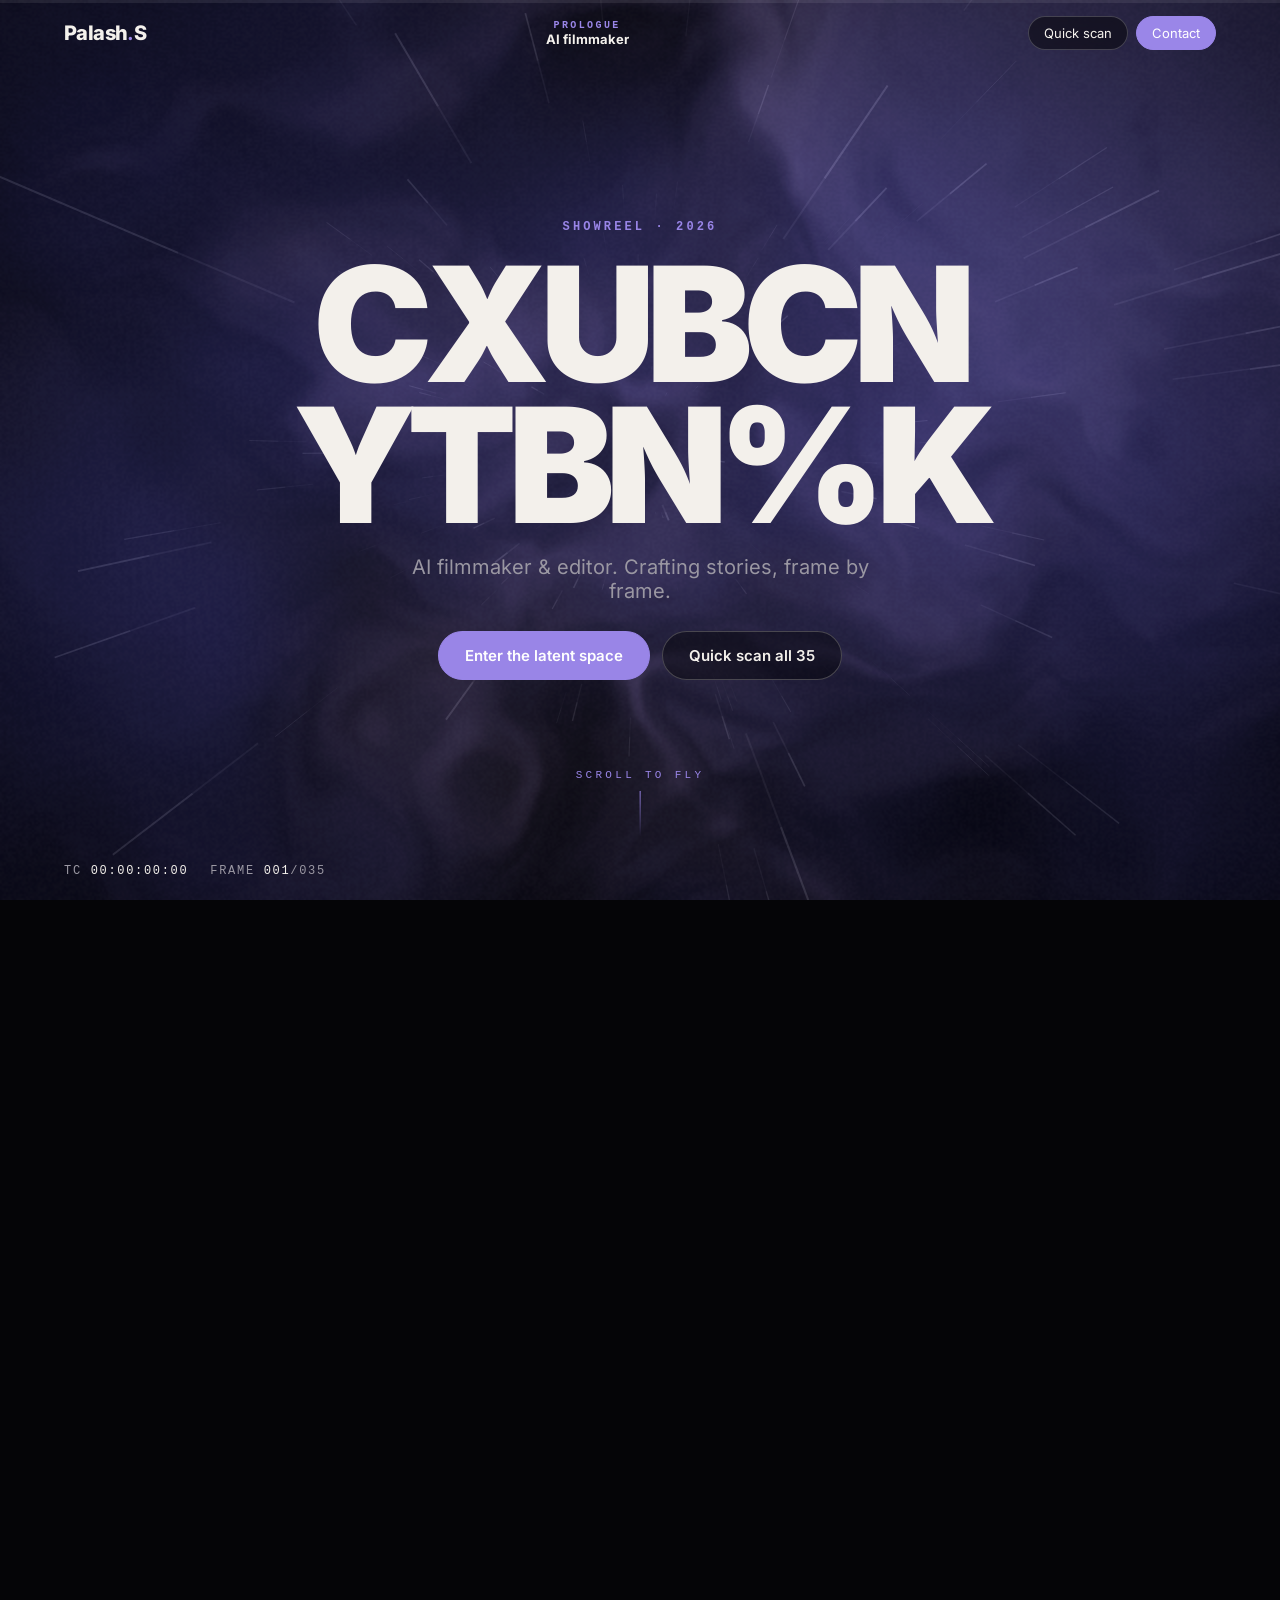
==== index.html @ ab5fe8f5 "Shader gradient background, harmonious violet/rose/blue palette, smaller Quick scan card, remove pro" ====
<!doctype html>
<html lang="en"><head>
<meta charset="utf-8"><meta name="robots" content="index,follow,max-image-preview:large">
<meta name="viewport" content="width=device-width,initial-scale=1">
<title>Palash Sharma | AI filmmaker &amp; editor</title>
<meta name="description" content="Explore films, brand stories and animation by Palash Sharma, AI filmmaker, editor and co-founder of Genframe. View 35 projects and start a conversation.">
<meta name="theme-color" content="#050507">
<link rel="canonical" href="https://thebestfuckingportfolio.site/">
<meta property="og:type" content="website"><meta property="og:site_name" content="Palash Sharma Portfolio">
<meta property="og:title" content="Palash Sharma | AI filmmaker &amp; editor">
<meta property="og:description" content="Films, brand stories and worlds built frame by frame. Explore Palash Sharma's portfolio.">
<meta property="og:url" content="https://thebestfuckingportfolio.site/">
<meta property="og:image" content="https://thebestfuckingportfolio.site/assets/social-card.png">
<meta property="og:image:width" content="1200"><meta property="og:image:height" content="630"><meta property="og:image:alt" content="Palash Sharma - AI filmmaker and editor. Stories, frame by frame.">
<meta name="twitter:card" content="summary_large_image"><meta name="twitter:title" content="Palash Sharma | AI filmmaker &amp; editor"><meta name="twitter:description" content="Films, brand stories and worlds built frame by frame."><meta name="twitter:image" content="https://thebestfuckingportfolio.site/assets/social-card.png">
<link rel="icon" href="assets/favicon.svg" type="image/svg+xml"><link rel="icon" href="assets/favicon-32.png" sizes="32x32" type="image/png"><link rel="apple-touch-icon" href="assets/apple-touch-icon.png">
<link rel="preload" href="assets/fonts/inter-400.ttf" as="font" type="font/ttf" crossorigin><link rel="preload" href="assets/fonts/inter-700.ttf" as="font" type="font/ttf" crossorigin>
<link rel="stylesheet" href="style.css">
<script type="application/ld+json">{"@context": "https://schema.org", "@type": "Person", "name": "Palash Sharma", "url": "https://thebestfuckingportfolio.site/", "jobTitle": "AI filmmaker and editor", "sameAs": ["https://www.linkedin.com/in/palash-sharma-4a449628a/", "https://www.instagram.com/palash_sharma_9/"], "worksFor": {"@type": "Organization", "name": "Genframe"}}</script></head><body class="locked"><noscript><style>#pre{display:none}body.locked{overflow:auto;height:auto}.hero{position:relative;min-height:80vh}#hname:before{content:"Palash Sharma"}.flight{height:auto}.hud,.tc{display:none}</style><p class="noscript-note">Enable JavaScript for the animated showreel. The project index and contact details below are still available.</p></noscript>

<!-- LOADER: diffusion denoise -->
<div id="pre">
  <p class="pre-top">LATENT SPACE <i></i> v3.0</p>
  <div class="pre-frame"><canvas id="dn" width="480" height="270"></canvas><span class="corner tl"></span><span class="corner tr"></span><span class="corner bl"></span><span class="corner br"></span><div class="scan"></div></div>
  <p class="pre-prompt">prompt: <em id="ptext"></em></p>
  <div class="pre-row"><span>denoising step <b id="step">00</b>/50</span><span id="pct">0%</span></div>
  <div class="pre-bar"><i id="pbar"></i></div>
</div>
<div id="flash"></div>

<canvas id="stars"></canvas>
<div id="glow"></div><canvas id="sg" aria-hidden="true"></canvas>

<header class="hud off" id="hud">
  <a href="#" class="logo" id="home">Palash<b>.</b>S</a>
  <div class="hud-mid"><span class="lbl" id="actlbl">Prologue</span><b id="passing">AI filmmaker</b></div>
  <div class="hud-r"><button class="ghost sm" id="prog">Quick scan</button><button class="ghost sm solid" id="toContact">Contact</button></div>
</header>
<div id="prog-bar" class="off"><i></i></div>
<div class="tc off" id="tc"><span>TC <b id="tcv">00:00:00:00</b></span><span>FRAME <b id="frv">000</b>/035</span></div>

<main>
<section id="flight" class="flight">
  <div class="cam"><div class="room"><div class="tunnel" id="tunnel"></div></div></div>
  <div class="hero" id="hero">
    <p class="kicker" id="hk">Showreel &middot; 2026</p>
    <h1 id="hname" aria-label="Palash Sharma"></h1>
    <p class="hsub">AI filmmaker &amp; editor. Crafting stories, frame by frame.</p>
    <div class="hcta"><button class="btn solid" id="enter">Enter the latent space</button><button class="btn" id="prog2">Quick scan all 35</button></div>
    <div class="hint"><span>Scroll to fly</span><i></i></div>
  </div>
  <div class="final off" id="final"><p class="kicker">Final cut</p><h2>Your story,<br><em>rendered next.</em></h2><a class="btn solid xl" href="#contact">Start a project</a><button class="ghost" id="down">See credits &darr;</button></div>
</section>

<section class="after-tunnel" id="quick-scan">
  <button class="scan-launch" id="prog3"><span class="scan-eyebrow">35 projects / one screen</span><span class="scan-title">Quick scan <span aria-hidden="true">&#8599;</span></span><span class="scan-caption">All films. All thumbnails. Find your frame.</span></button>
  <p class="kicker">The full picture</p>
  <h2>Every frame.<br><em>One place.</em></h2>
  <p>Skip back through all 35 projects, or filter by the kind of story you want to see.</p>

</section>
<section id="about" class="content-section about">
  <div><p class="kicker">Behind the frames</p><h2 class="big">Ideas first.<br><em>AI in the toolkit.</em></h2></div>
  <div class="about-copy"><p class="lead">Palash Sharma is an AI filmmaker and editor based in Noida, India, and co-founder of Genframe.</p>
  <p>His work moves between narrative films, brand stories and visual experiments. He combines creative direction, AI-generated imagery and editing to turn an idea into a finished film.</p>
  <p>From the horror of <em>One of Us</em> to the worlds of <em>Honeybun</em> and <em>Akiro's Loop</em>, the focus stays on atmosphere, pacing and storytelling.</p>
  <div class="about-tags"><span>AI filmmaking</span><span>Creative direction</span><span>Video editing</span></div>
  <a class="text-link" href="https://www.linkedin.com/in/palash-sharma-4a449628a/" target="_blank" rel="noopener noreferrer">More on LinkedIn &#8599;</a><div class="section-cta"><a class="btn" href="#contact">Let's shape your story &#8599;</a><button class="text-link" data-open-scan>Explore the films &#8599;</button></div></div>
</section>
<section id="tools" class="content-section tools"><p class="kicker">The toolkit</p><h2 class="big">Human direction.<br><em>New tools.</em></h2><p class="lead">Palash's filmmaking toolkit. The idea still comes first.</p><div class="tool-grid"><article><h3>InVideo</h3><p>AI filmmaking and Agent One workflows.</p></article><article><h3>Seedance</h3><p>AI motion and cinematic action experiments.</p></article><article><h3>Kling</h3><p>AI video generation.</p></article><article><h3>Adobe Premiere Pro</h3><p>Video editing.</p></article><article><h3>DaVinci Resolve</h3><p>Editing and color work.</p></article><article><h3>Seedream</h3><p>AI image generation.</p></article></div><div class="section-cta"><button class="btn" data-open-scan>See the tools in action &#8599;</button><a class="text-link" href="#contact">Bring your idea &#8599;</a></div></section>
<section id="testimonials" class="content-section testimonials">
  <div class="section-top"><div><p class="kicker">From collaborators</p><h2 class="big">In their<br><em>own words.</em></h2></div>
  <div class="testimonial-controls"><button class="ghost" id="prevTest" aria-label="Previous testimonial">&#8592;</button><span id="testCount">01 / 03</span><button class="ghost" id="nextTest" aria-label="Next testimonial">&#8594;</button></div></div>
  <div class="testimonial-window" id="testimonialWindow"><div class="tgrid" id="testimonialTrack" aria-live="polite">
    <blockquote class="tcard"><p>The editing was smooth, and the pacing felt just right. The transitions were clean, and the final video had a nice, professional touch. Definitely a solid editor to work with!</p><footer><img src="assets/images/testimonials/1.webp" alt=""><div><b>Ashutosh</b><span>@iashusaini</span></div></footer></blockquote>
    <blockquote class="tcard"><p>Really happy with the edits! The cuts kept the video engaging, and the overall flow was well-executed. Communication was good, and revisions were handled well.</p><footer><img src="assets/images/testimonials/2.webp" alt=""><div><b>Garvit</b><span>@itsalphawolf</span></div></footer></blockquote>
    <blockquote class="tcard"><p>Good attention to detail, and the edits felt natural. The final result was clean and well put together.</p><footer><img src="assets/images/testimonials/3.webp" alt=""><div><b>Dileep</b><span>@DileepKumar</span></div></footer></blockquote>
  </div>
  </div>
  <p class="source-note">Testimonials from Palash's <a href="https://thebestfuckingportfolio.online" target="_blank" rel="noopener noreferrer">original portfolio</a>.</p><div class="section-cta"><a class="btn" href="#contact">Make the next story together &#8599;</a></div>
</section>
<section id="contact" class="credits content-section">
  <div class="contact-grid"><div><p class="kicker">Next on the timeline</p>
  <h2 class="big">Your story,<br><em>rendered next.</em></h2>
  <p class="lead">Have a film, a brand story or an idea to explore? Tell Palash what you have in mind.</p>
  <p class="mail"><button class="email-copy" id="emailAddress" aria-label="Copy palashsharmayt9@gmail.com">palashsharmayt9@gmail.com</button></p><span id="copyStatus" role="status">Click the email to copy</span>
  <p class="social"><a href="https://www.linkedin.com/in/palash-sharma-4a449628a/" target="_blank" rel="noopener noreferrer">LinkedIn &#8599;</a><a href="https://www.instagram.com/palash_sharma_9/" target="_blank" rel="noopener noreferrer">Instagram &#8599;</a></p></div>
  <form id="contactForm" action="contact.php" method="post"><div class="hp-field" aria-hidden="true"><label>Leave this empty<input name="website" tabindex="-1" autocomplete="off"></label></div><div class="form-row"><label>Your name<input name="name" autocomplete="name" required maxlength="100" placeholder="Name"></label><label>Your email<input name="email" type="email" autocomplete="email" required maxlength="254" placeholder="you@example.com"></label></div>
  <label>What are you planning?<select name="project" required><option value="">Choose a project type</option><option>AI film</option><option>Brand film / ad</option><option>Editing</option><option>Something else</option></select></label>
  <label>The brief<textarea name="message" rows="5" required minlength="10" maxlength="5000" placeholder="The idea, timeline and anything else Palash should know."></textarea></label>
  <button class="btn solid" type="submit">Send enquiry &#8599;</button>
  <p class="form-note">Your brief is emailed to Palash. If the form is unavailable, click the email beside it to copy the address into your mail app.</p><p id="formStatus" role="status"></p>
  </form></div>
</section>
<footer class="site-footer">
  <div class="footer-top"><a class="logo" href="#">Palash<b>.</b>S</a><p>Stories, frame by frame.</p><button class="ghost" id="backTop">Back to the beginning &#8593;</button></div>
  <nav aria-label="Footer"><a href="#quick-scan">Work</a><a href="#about">About</a><a href="#testimonials">Testimonials</a><a href="#contact">Contact</a></nav>
  <div class="footer-bottom"><span>&copy; 2026 Palash Sharma</span><span>Design &amp; development by <a href="https://github.com/gtxPrime" target="_blank" rel="noopener noreferrer">@gtxPrime</a></span></div>
</footer>
</main>

<div id="programme" class="overlay" aria-hidden="true">
  <div class="ov-head"><div><p class="kicker">Quick scan</p><h2>All 35 projects</h2></div><button class="x" id="closeProg" aria-label="Close">&times;</button></div>
  <div class="scanbar"><div class="filters" id="filters"></div></div>
  <div class="pgrid sgrid" id="pgrid"></div>
</div>
<div id="player" class="overlay dark" aria-hidden="true">
  <button class="x" id="closePlayer" aria-label="Close">&times;</button>
  <div class="pwrap"><div class="pframe" id="pframe"></div>
    <div class="pmeta"><div><b id="ptitle"></b><span id="psub"></span><p id="pdesc"></p></div><a id="pyt" href="#" target="_blank" rel="noopener" class="btn">Open on YouTube</a></div></div>
</div>

<script src="vendor/gsap.min.js"></script><script src="vendor/ScrollTrigger.min.js"></script><script src="vendor/lenis.min.js"></script>
<script src="data.js"></script><script src="main.js"></script>
</body></html>
---- style.css ----
@font-face{font-family:Inter; font-style:normal;font-weight:400;font-display:swap;src:url(assets/fonts/inter-400.ttf) format("truetype");}
@font-face{font-family:Inter; font-style:normal;font-weight:500;font-display:swap;src:url(assets/fonts/inter-500.ttf) format("truetype");}
@font-face{font-family:Inter; font-style:normal;font-weight:600;font-display:swap;src:url(assets/fonts/inter-600.ttf) format("truetype");}
@font-face{font-family:Inter; font-style:normal;font-weight:700;font-display:swap;src:url(assets/fonts/inter-700.ttf) format("truetype");}
@font-face{font-family:Inter; font-style:normal;font-weight:800;font-display:swap;src:url(assets/fonts/inter-800.ttf) format("truetype");}
@font-face{font-family:Inter; font-style:normal;font-weight:900;font-display:swap;src:url(assets/fonts/inter-900.ttf) format("truetype");}
:root{--bg:#050507;--tx:#f4f1ec;--mut:#9b98a3;--acc:#a99af0;--c1:#a99af0;--c2:#4b3fa6;--line:#232229;--f:Inter,"Helvetica Neue",Arial,system-ui,sans-serif;--mono:ui-monospace,SFMono-Regular,Menlo,Consolas,monospace}
*{box-sizing:border-box;margin:0;padding:0}
html.lenis,html.lenis body{height:auto}.lenis.lenis-smooth{scroll-behavior:auto!important}
body{background:var(--bg);color:var(--tx);font-family:var(--f);-webkit-font-smoothing:antialiased;overflow-x:hidden}
body.locked{overflow:hidden;height:100svh}
a{color:inherit;text-decoration:none}button{font:inherit;color:inherit;background:none;border:0;cursor:pointer}img{display:block;max-width:100%}
em{font-style:normal;color:var(--acc)}
.kicker{font:600 12px var(--mono);letter-spacing:.26em;text-transform:uppercase;color:var(--acc)}
.btn{display:inline-block;border:1px solid #4a4850;padding:14px 26px;border-radius:99px;font-weight:600;font-size:15px;transition:.25s;background:#0006;backdrop-filter:blur(8px)}.btn:hover{border-color:var(--tx)}
.btn.solid{background:var(--acc);border-color:var(--acc);color:#fff}.btn.solid:hover{background:var(--tx);color:#000}.btn.xl{padding:22px 44px;font-size:18px}
.ghost{border:1px solid #ffffff33;padding:10px 18px;border-radius:99px;font-size:14px;transition:.25s;backdrop-filter:blur(8px);background:#0007}.ghost:hover{border-color:var(--acc);color:var(--acc)}.ghost.sm{padding:8px 15px;font-size:13px}.ghost.solid{background:var(--acc);border-color:var(--acc);color:#fff}.ghost.solid:hover{color:#fff;filter:brightness(1.15)}

/* loader */
#pre{position:fixed;inset:0;z-index:200;background:#050507;display:flex;flex-direction:column;align-items:center;justify-content:center;gap:16px;padding:0 6vw;font-family:var(--mono)}
.pre-top{font-size:12px;letter-spacing:.4em;color:var(--mut)}.pre-top i{display:inline-block;width:7px;height:7px;border-radius:50%;background:var(--acc);margin:0 6px;animation:blink 1s steps(2) infinite}@keyframes blink{50%{opacity:0}}
.pre-frame{position:relative;width:min(86vw,560px);aspect-ratio:16/9;background:#0d0d10;overflow:hidden}
#dn{width:100%;height:100%;display:block;image-rendering:pixelated;image-rendering:crisp-edges}
.corner{position:absolute;width:18px;height:18px;border:2px solid var(--acc)}.tl{left:8px;top:8px;border-right:0;border-bottom:0}.tr{right:8px;top:8px;border-left:0;border-bottom:0}.bl{left:8px;bottom:8px;border-right:0;border-top:0}.br{right:8px;bottom:8px;border-left:0;border-top:0}
.scan{position:absolute;left:0;right:0;height:30%;background:linear-gradient(transparent,#ffffff14,transparent);top:-30%;animation:scan 2.2s linear infinite}@keyframes scan{to{top:110%}}
.pre-prompt{font-size:12px;color:var(--mut);width:min(86vw,560px);min-height:2.6em;line-height:1.4}.pre-prompt em{color:var(--tx)}
.pre-row{display:flex;justify-content:space-between;width:min(86vw,560px);font-size:12px;letter-spacing:.14em;color:var(--mut)}.pre-row b{color:var(--acc)}
.pre-bar{width:min(86vw,560px);height:3px;background:#1d1c22}.pre-bar i{display:block;height:100%;width:0;background:var(--acc);box-shadow:0 0 14px var(--acc)}
#flash{position:fixed;inset:0;z-index:210;background:#fff;opacity:0;pointer-events:none}

#stars{position:fixed;inset:0;width:100%;height:100%;z-index:0;pointer-events:none}
#sg{position:fixed;inset:0;width:100vw;height:100vh;z-index:0;pointer-events:none;opacity:.9}#glow{display:none;position:fixed;inset:0;z-index:0;pointer-events:none;background:radial-gradient(60vmax 40vmax at 50% 50%,color-mix(in srgb,var(--c1) 22%,transparent),transparent 70%),radial-gradient(50vmax 40vmax at 90% 100%,color-mix(in srgb,var(--c2) 24%,transparent),transparent 70%)}

/* hud */
.hud{position:fixed;inset:0 0 auto 0;z-index:50;display:flex;justify-content:space-between;align-items:center;gap:12px;padding:16px 5vw;transition:opacity .6s}
.hud.off,#prog-bar.off,.tc.off,.final.off{opacity:0;pointer-events:none}
.logo{font-weight:800;font-size:20px;letter-spacing:-.03em}.logo b{color:var(--acc)}
.hud-mid{display:flex;flex-direction:column;align-items:center;text-align:center;font-size:13px;min-width:0}
.lbl{font:600 10px var(--mono);letter-spacing:.24em;text-transform:uppercase;color:var(--acc)}
#passing{white-space:nowrap;overflow:hidden;text-overflow:ellipsis;max-width:34vw}.hud-r{display:flex;gap:8px}
#prog-bar{position:fixed;left:0;top:0;right:0;height:3px;z-index:51;background:#ffffff14;transition:opacity .6s}#prog-bar i{display:block;height:100%;width:100%;transform-origin:left;transform:scaleX(0);background:linear-gradient(90deg,var(--c1),var(--c2))}
.tc{position:fixed;left:5vw;bottom:22px;z-index:50;display:flex;gap:22px;font:12px var(--mono);letter-spacing:.14em;color:var(--mut);transition:opacity .6s}.tc b{color:var(--tx);font-weight:500}

/* flight */
.flight{position:relative;height:100svh;overflow:hidden;z-index:1}
.cam{position:absolute;inset:0;perspective:720px;perspective-origin:50% 50%}
.room{position:absolute;inset:0;transform-style:preserve-3d}
.tunnel{position:absolute;left:50%;top:50%;width:0;height:0;transform-style:preserve-3d;will-change:transform}
.fr{position:absolute;left:0;top:0;--fw:min(50.4vw,672px);width:var(--fw);aspect-ratio:16/9;margin:calc(var(--fw)*-.28) 0 0 calc(var(--fw)*-.5);transform-style:preserve-3d;will-change:transform,opacity;backface-visibility:hidden}
.fimg{position:absolute;inset:0;overflow:hidden;border-radius:6px;background:#111;box-shadow:0 0 0 1px #ffffff22,0 24px 60px #000c,var(--ca,0 0 0 transparent)}
.fimg img{width:100%;height:100%;object-fit:cover;filter:saturate(1.1)}
.fimg::after{content:"";position:absolute;inset:0;background:linear-gradient(transparent 60%,#000c)}
.fr.lit .fimg{box-shadow:0 0 0 2px var(--acc),0 0 60px color-mix(in srgb,var(--acc) 55%,transparent),0 24px 60px #000c}
.ftag{position:absolute;left:12px;right:12px;bottom:10px;z-index:2;display:flex;justify-content:space-between;gap:10px;align-items:flex-end}
.ftag b{font-size:clamp(12px,1.5vw,16px);letter-spacing:-.01em;line-height:1.15}.ftag span{font:11px var(--mono);color:var(--acc)}
.fr .rec{position:absolute;left:10px;top:9px;z-index:2;font:10px var(--mono);letter-spacing:.14em;color:#fff;background:#000a;padding:3px 7px;border-radius:4px;display:flex;gap:5px;align-items:center}.rec::before{content:"";width:6px;height:6px;border-radius:50%;background:#f33;animation:blink 1s steps(2) infinite}
.act{position:absolute;left:0;top:0;width:900px;margin-left:-450px;margin-top:-120px;text-align:center;pointer-events:none;transform-style:preserve-3d}
.act small{display:block;font:600 22px var(--mono);letter-spacing:.5em;color:var(--acc);margin-bottom:10px}
.act h2{font-size:200px;line-height:.9;font-weight:900;letter-spacing:-.05em;color:transparent;-webkit-text-stroke:2px #ffffffcc;text-transform:uppercase}
.act p{font:16px var(--mono);color:var(--mut);margin-top:16px;letter-spacing:.1em}

.hero{position:absolute;inset:0;z-index:5;display:flex;flex-direction:column;align-items:center;justify-content:center;text-align:center;gap:20px;padding:0 5vw;pointer-events:none}
.hero>*{pointer-events:auto}
#hname{font-size:clamp(46px,12.5vw,190px);line-height:.88;letter-spacing:-.06em;font-weight:900;text-transform:uppercase}
#hname span{display:inline-block}
.hsub{color:var(--mut);font-size:clamp(14px,1.8vw,20px);max-width:520px}
.hcta{display:flex;gap:12px;flex-wrap:wrap;justify-content:center;margin-top:8px}
.hint{position:absolute;bottom:7vh;left:50%;transform:translateX(-50%);display:flex;flex-direction:column;align-items:center;gap:10px;font:11px var(--mono);letter-spacing:.3em;text-transform:uppercase;color:var(--acc);pointer-events:none}
.hint i{width:1px;height:46px;background:linear-gradient(var(--acc),transparent);animation:drop 1.6s infinite}@keyframes drop{0%{transform:scaleY(0);transform-origin:top}50%{transform:scaleY(1);transform-origin:top}51%{transform-origin:bottom}100%{transform:scaleY(0);transform-origin:bottom}}
.final{position:absolute;inset:0;z-index:6;display:flex;flex-direction:column;align-items:center;justify-content:center;gap:22px;text-align:center;transition:opacity .6s;padding:0 5vw}
.final h2{font-size:clamp(40px,9vw,130px);line-height:.92;letter-spacing:-.05em;font-weight:900}

/* overlays */
.overlay{position:fixed;inset:0;z-index:90;background:#050507f4;backdrop-filter:blur(14px);overflow:hidden;visibility:hidden;opacity:0;padding:76px 5vw 20px}
.overlay.open{visibility:visible}
#programme.open{display:flex;flex-direction:column}
#player.overlay{z-index:95}.overlay.dark{background:#000000f4;display:grid;place-items:center;padding:20px}
.ov-head{display:flex;justify-content:space-between;align-items:flex-start;margin-bottom:10px}.ov-head h2{font-size:clamp(26px,4vw,44px);letter-spacing:-.03em;margin-top:8px;font-weight:800}
.x{position:fixed;right:18px;top:14px;z-index:5;width:46px;height:46px;border-radius:50%;border:1px solid #ffffff44;font-size:28px;line-height:1;background:#000a}.x:hover{border-color:var(--acc);color:var(--acc)}
.scanbar{display:flex;margin-bottom:12px}.filters{display:flex;gap:10px;flex-wrap:wrap}.chip{border:1px solid var(--line);color:var(--mut);padding:7px 14px;border-radius:99px;font-weight:600;font-size:13px;transition:.25s}.chip.on,.chip:hover{background:var(--tx);color:#000;border-color:var(--tx)}
.pgrid.sgrid{display:grid;grid-template-columns:repeat(7,1fr);grid-auto-rows:1fr;gap:6px;flex:1;min-height:0}
.pcard{position:relative;overflow:hidden;border-radius:8px;border:1px solid #2a2830;text-align:left;display:block}
.pcard .im{position:absolute;inset:0}.pcard img{width:100%;height:100%;object-fit:cover;transition:transform .6s}.pcard:hover img{transform:scale(1.08)}
.pcard h3{position:absolute;left:0;right:0;bottom:0;margin:0;padding:18px 8px 7px;font-size:12px;line-height:1.15;background:linear-gradient(transparent,#000d);display:flex;flex-direction:column;gap:2px;pointer-events:none}
.pcard h3 small{font:600 9px var(--mono);color:var(--acc);letter-spacing:.12em;text-transform:uppercase}
.pcard .no{position:absolute;left:6px;top:5px;font:700 10px var(--mono);background:#000b;padding:2px 6px;border-radius:99px;color:var(--acc);z-index:2}
.pwrap{width:min(94vw,1100px)}
.pframe{position:relative;aspect-ratio:16/9;background:#000 center/cover;border:1px solid #ffffff22;box-shadow:0 0 120px color-mix(in srgb,var(--acc) 40%,transparent);border-radius:6px;overflow:hidden}
.pframe iframe{position:absolute;inset:0;width:100%;height:100%;border:0}
.pmeta{display:flex;justify-content:space-between;align-items:center;gap:14px;padding:16px 4px 0;flex-wrap:wrap}.pmeta b{display:block;font-size:clamp(20px,3vw,30px);letter-spacing:-.02em}.pmeta span{color:var(--mut);font-size:14px}

/* credits */
.credits{position:relative;z-index:2;background:var(--bg);padding:130px 5vw 0;text-align:center;display:flex;flex-direction:column;align-items:center;gap:22px;border-top:1px solid var(--line)}
.big{font-size:clamp(46px,10vw,150px);line-height:.9;letter-spacing:-.055em;font-weight:900}.lead{color:var(--mut);max-width:520px;font-size:18px}.mail{color:var(--mut)}
.social{display:flex;gap:28px}.social a{border-bottom:1px solid #666;padding-bottom:2px}.social a:hover{color:var(--acc);border-color:var(--acc)}
.tgrid{display:grid;grid-template-columns:repeat(3,1fr);gap:20px;width:100%;margin-top:70px;text-align:left}
.tcard{background:#0d0d11;border:1px solid var(--line);border-radius:18px;padding:28px;display:flex;flex-direction:column;justify-content:space-between;gap:24px}
.tcard p{font-size:17px;line-height:1.5}.tcard p::before{content:"\201C";display:block;font-size:64px;line-height:.6;color:var(--acc);margin-bottom:10px}
.tcard footer{display:flex;align-items:center;gap:14px}.tcard img{width:46px;height:46px;border-radius:50%}.tcard b{display:block}.tcard span{color:var(--mut);font-size:14px}
.foot{display:flex;justify-content:space-between;width:calc(100% + 10vw);padding:26px 5vw;margin-top:80px;border-top:1px solid var(--line);color:var(--mut);font-size:13px}

@media(max-width:900px){
 .fr{--fw:min(134.4vw,627.2px)}
 .cam{perspective:560px}
 .act{width:520px;margin-left:-260px}.act h2{font-size:110px}.act small{font-size:14px}.act p{font-size:12px}
 .hud-mid{display:none}.tgrid{grid-template-columns:1fr}.tc{gap:12px;font-size:10px;bottom:14px}
 .pgrid.sgrid{grid-template-columns:repeat(4,1fr)}.pcard h3{font-size:9px;padding:14px 4px 4px}.pcard h3 small{display:none}.pcard .no{font-size:8px}
}
@media(prefers-reduced-motion:reduce){.hint i,.scan,.rec::before{animation:none}}

.fimg{transition:transform .35s cubic-bezier(.2,.8,.2,1),filter .35s,box-shadow .35s;transform:perspective(1000px) rotateX(var(--rx,0deg)) rotateY(var(--ry,0deg));--gx:50%;--gy:50%}
.fimg::before{content:"";position:absolute;inset:0;z-index:1;opacity:0;transition:opacity .3s;pointer-events:none;background:radial-gradient(circle at var(--gx) var(--gy),#ffffff55,transparent 55%);mix-blend-mode:overlay}
.fr.hov .fimg{transform:perspective(1000px) rotateX(var(--rx,0deg)) rotateY(var(--ry,0deg)) translateZ(110px) scale(1.08);box-shadow:0 0 0 2px var(--acc),0 0 90px color-mix(in srgb,var(--acc) 70%,transparent),0 40px 90px #000;transition:transform .12s linear,filter .35s,box-shadow .35s}
.fr.hov .fimg::before{opacity:1}
.fr.hov .fimg img{transform:scale(1.06)}
.fimg img{transition:transform .6s}
.fr.hov .ftag b{font-size:clamp(14px,1.9vw,22px)}
.fr.hov .fimg::after{content:"\25B6  CLICK TO PLAY";display:flex;align-items:flex-start;justify-content:flex-end;padding:12px 14px;font:700 11px var(--mono);letter-spacing:.14em;color:#fff;background:linear-gradient(transparent 60%,#000c)}
body.hovering .fr:not(.hov) .fimg{filter:brightness(.55) saturate(.7)}
@media(max-width:900px){.fimg{transform:none!important}}

.pdot{position:absolute;left:0;top:0;width:14px;height:14px;margin:-7px 0 0 -7px;border-radius:50%;background:var(--acc);box-shadow:0 0 14px var(--acc);visibility:hidden;pointer-events:none;animation:pdp 1.6s ease-in-out infinite}
@keyframes pdp{0%,100%{filter:brightness(.6)}50%{filter:brightness(1.9)}}
.picon{position:absolute;left:0;top:0;width:140px;height:140px;margin:-70px 0 0 -70px;color:var(--acc);visibility:hidden;pointer-events:none;filter:drop-shadow(0 0 10px color-mix(in srgb,var(--acc) 60%,transparent))}
.picon svg{width:100%;height:100%;fill:none;stroke:currentColor;stroke-width:2;stroke-linecap:round;stroke-linejoin:round;animation:pbob var(--d,7s) ease-in-out infinite}
.picon.i-reel svg,.picon.i-spark svg{animation:pspin var(--d,9s) linear infinite}
.picon.i-clap svg{animation:pclap var(--d,6s) ease-in-out infinite;transform-origin:20% 50%}
@keyframes pbob{0%,100%{transform:translateY(-12px) rotate(-6deg)}50%{transform:translateY(12px) rotate(6deg)}}
@keyframes pspin{to{transform:rotate(360deg)}}
@keyframes pclap{0%,100%{transform:rotate(-8deg)}50%{transform:rotate(10deg) translateY(8px)}}
@media(max-width:900px){.pdot,.picon{display:none}}

/* Lower-page additions leave tunnel coordinates and animations unchanged. */
.after-tunnel,.content-section,.site-footer{position:relative;z-index:2;background:rgba(5,5,7,.94);padding:100px 8vw;}
.after-tunnel{text-align:center;border-top:1px solid var(--line);border-bottom:1px solid var(--line);}
.after-tunnel h2{font-size:clamp(42px,6vw,84px);line-height:1;letter-spacing:-.045em;margin:20px 0;}
.after-tunnel p:not(.kicker){color:var(--mut);max-width:540px;margin:0 auto 28px;line-height:1.65;}
.content-section{max-width:none;text-align:left;}
.about{display:grid;grid-template-columns:1fr 1fr;gap:7vw;border-bottom:1px solid var(--line);}
.about-copy p{line-height:1.75;color:var(--mut);margin-bottom:24px;}.about-copy .lead{color:var(--tx);font-size:clamp(19px,2vw,26px);}
.about-tags{display:flex;gap:8px;flex-wrap:wrap;margin:30px 0;}.about-tags span{border:1px solid var(--line);border-radius:99px;padding:8px 13px;font-size:12px;color:var(--mut);}
.text-link,.source-note a{color:var(--acc);text-decoration:underline;text-underline-offset:5px;}
.section-top{display:flex;justify-content:space-between;gap:20px;align-items:flex-end;}.testimonial-controls{display:flex;align-items:center;gap:14px;}.testimonial-controls span{font:12px var(--mono);color:var(--mut);}
#testimonialTrack{display:block;max-width:860px;margin:40px 0 16px;min-height:230px;}#testimonialTrack .tcard{padding:32px;}#testimonialTrack .tcard[hidden]{display:none;}#testimonialTrack .tcard>p{font-size:clamp(20px,2.2vw,28px);line-height:1.5;}
.source-note{font-size:12px;color:var(--mut);}
.contact-grid{display:grid;grid-template-columns:1fr 1fr;gap:7vw;}.contact-grid .lead{margin:25px 0;max-width:450px;line-height:1.6;}.contact-grid .mail{overflow-wrap:anywhere;font-size:clamp(14px,1.5vw,20px);}
#contactForm{display:flex;flex-direction:column;gap:20px;}.form-row{display:grid;grid-template-columns:1fr 1fr;gap:16px;}#contactForm label{display:flex;flex-direction:column;gap:9px;font-size:13px;color:var(--mut);}#contactForm input,#contactForm select,#contactForm textarea{width:100%;border:1px solid var(--line);border-radius:6px;background:#101014;color:var(--tx);font:16px inherit;padding:14px;font-family:inherit;font-size:16px;}#contactForm textarea{resize:vertical;}#contactForm input:focus,#contactForm select:focus,#contactForm textarea:focus{outline:2px solid var(--acc);outline-offset:2px;}#contactForm .btn{align-self:flex-start;}.form-note,#formStatus{font-size:12px;line-height:1.6;color:var(--mut);}
.site-footer{padding-top:45px;padding-bottom:28px;border-top:1px solid var(--line);}.footer-top{display:flex;align-items:center;justify-content:space-between;gap:20px;}.footer-top p{color:var(--mut);font-size:14px;}.site-footer nav{display:flex;gap:25px;margin:30px 0 40px;font-size:14px;}.footer-bottom{border-top:1px solid var(--line);padding-top:22px;display:flex;justify-content:space-between;gap:20px;color:var(--mut);font-size:12px;}.video-unavailable{display:flex;flex-direction:column;align-items:center;justify-content:center;height:100%;gap:16px;text-align:center;padding:30px;background:#09090ded;}.video-unavailable p{max-width:460px;color:var(--mut);line-height:1.5;}
@media(max-width:900px){.after-tunnel,.content-section{padding:65px 6vw;}.about,.contact-grid{grid-template-columns:1fr;gap:35px;}.section-top{align-items:flex-start;}.testimonial-controls{gap:8px;}.testimonial-controls .ghost{padding:8px;}#testimonialTrack .tcard{padding:24px;}#testimonialTrack{min-height:300px;}.site-footer{padding:35px 6vw 25px;}.footer-top{flex-wrap:wrap;}.footer-top p{width:100%;order:3;}.footer-bottom{flex-direction:column;gap:10px;}}
@media(max-width:480px){.form-row{grid-template-columns:1fr;}.section-top{flex-direction:column;gap:25px;}.site-footer nav{gap:18px;flex-wrap:wrap;}}

.hp-field{position:absolute;left:-9999px;width:1px;height:1px;overflow:hidden;}.btn:disabled{opacity:.55;cursor:wait;}.contact-grid .big{font-size:clamp(44px,5vw,76px);line-height:1;}

.tools{border-top:1px solid var(--line);border-bottom:1px solid var(--line);}.tools .big{font-size:clamp(40px,5vw,76px);}.tools .lead{margin:25px 0;color:var(--mut);}.tool-grid{display:grid;grid-template-columns:repeat(4,1fr);gap:16px;margin-top:35px;}.tool-grid article{border:1px solid var(--line);border-radius:10px;padding:24px;}.tool-grid h3{font-size:20px;margin-bottom:12px;}.tool-grid p{color:var(--mut);line-height:1.6;font-size:14px;}#copyStatus{font-size:12px;color:var(--mut);margin-left:10px;}#pdesc{max-width:680px;margin-top:12px;color:var(--mut);font-size:14px;line-height:1.5;}.project-index{padding-top:35px;padding-bottom:35px;border-top:1px solid var(--line);}.project-index summary{cursor:pointer;color:var(--mut);}.project-index-grid{display:grid;grid-template-columns:repeat(3,1fr);gap:24px;margin-top:30px;}.project-index-grid article{border:1px solid var(--line);padding:22px;border-radius:8px;}.project-index-grid h3{margin-bottom:12px;}.project-index-grid .kicker{font-size:10px;margin-bottom:12px;}.project-index-grid p:not(.kicker){font-size:14px;color:var(--mut);line-height:1.6;margin-bottom:15px;}.project-index-grid a{font-size:13px;}.noscript-note{padding:30px;color:var(--mut);}@media(max-width:900px){.tool-grid{grid-template-columns:repeat(2,1fr);}.project-index-grid{grid-template-columns:1fr;}.tool-grid article{padding:18px;}.tool-grid h3{font-size:17px;}}@media(max-width:400px){.tool-grid{grid-template-columns:1fr;}}

/* 2026 interaction polish: all tunnel styles above are preserved. */
.scan-launch{width:min(100%,564px);display:flex;flex-direction:column;align-items:flex-start;text-align:left;gap:11px;padding:22px 26px;margin:0 auto 40px;border:1px solid #ffffff22;border-radius:14px;background:linear-gradient(120deg,#1b1838,#2b2358 45%,#47345f 75%,#1b1838);background-size:220% 220%;animation:sgshift 14s ease-in-out infinite;color:#fff;box-shadow:0 10px 50px #1a143a66;transition:transform .4s,box-shadow .4s;}@keyframes sgshift{0%,100%{background-position:0 50%}50%{background-position:100% 50%}}
.scan-eyebrow{font:600 10px var(--mono);letter-spacing:.16em;text-transform:uppercase;}.scan-title{width:100%;display:flex;justify-content:space-between;align-items:center;gap:20px;font-weight:800;font-size:clamp(24px,4.2vw,54px);letter-spacing:-.055em;line-height:1;}.scan-title>span{transition:transform .4s;}.scan-caption{font-size:13px;line-height:1.5;}.scan-launch:hover{transform:translateY(-5px);box-shadow:0 14px 70px #4b3fa688;}.scan-launch:hover .scan-title>span{transform:translate(5px,-5px);}
.after-tunnel{padding-top:36px;}.section-cta{display:flex;align-items:center;gap:24px;flex-wrap:wrap;margin-top:36px;}.section-cta .text-link{font-size:14px;}.tool-grid{grid-template-columns:repeat(3,1fr);}.tool-grid article{position:relative;overflow:hidden;background:#0d0d11;transition:transform .45s cubic-bezier(.2,.8,.2,1),border-color .45s,box-shadow .45s;}.tool-grid article::before{content:"";position:absolute;inset:-100%;background:linear-gradient(120deg,transparent 40%,#ffffff12 50%,transparent 60%);transform:translateX(-60%) rotate(8deg);transition:transform .8s;pointer-events:none;}.tool-grid article:hover{transform:translateY(-8px);border-color:var(--acc);box-shadow:0 20px 50px #0008,0 0 25px #a99af010;}.tool-grid article:hover::before{transform:translateX(60%) rotate(8deg);}
.testimonial-window{overflow:hidden;max-width:860px;margin:40px 0 16px;border-radius:18px;touch-action:pan-y;}.testimonial-window #testimonialTrack{display:flex;gap:0;max-width:none;width:100%;margin:0;min-height:0;will-change:transform;align-items:flex-start;}.testimonial-window #testimonialTrack .tcard{flex:0 0 100%;width:100%;margin:0;min-width:0;}.email-copy{color:var(--tx);text-decoration:underline;text-underline-offset:6px;text-decoration-color:var(--acc);padding:12px 0;text-align:left;overflow-wrap:anywhere;max-width:100%;transition:color .25s;}.email-copy:hover,.email-copy.copied{color:var(--acc);}#copyStatus{display:block;margin:0 0 28px;line-height:1.5;min-height:18px;}button:focus-visible,a:focus-visible{outline:2px solid var(--acc);outline-offset:5px;}
@media(max-width:900px){.tool-grid{grid-template-columns:repeat(2,1fr);}.after-tunnel{padding-top:24px;}.scan-launch{padding:20px;margin-bottom:32px;}.testimonial-window #testimonialTrack{min-height:0;}}
@media(max-width:400px){.tool-grid{grid-template-columns:1fr;}.scan-launch{padding:18px 16px;}.scan-eyebrow{font-size:9px;}.scan-caption{font-size:12px;}.section-cta{gap:20px;}}
@media(prefers-reduced-motion:reduce){.scan-launch,.scan-title>span,.tool-grid article,.tool-grid article::before{transition:none;}.scan-launch:hover,.tool-grid article:hover{transform:none;}}
/* Leave room for the fixed HUD when a section is opened directly. */
.after-tunnel{padding-top:82px;}
@media(max-width:900px){.after-tunnel{padding-top:76px;}}

@media(prefers-reduced-motion:reduce){.scan-launch{animation:none}}
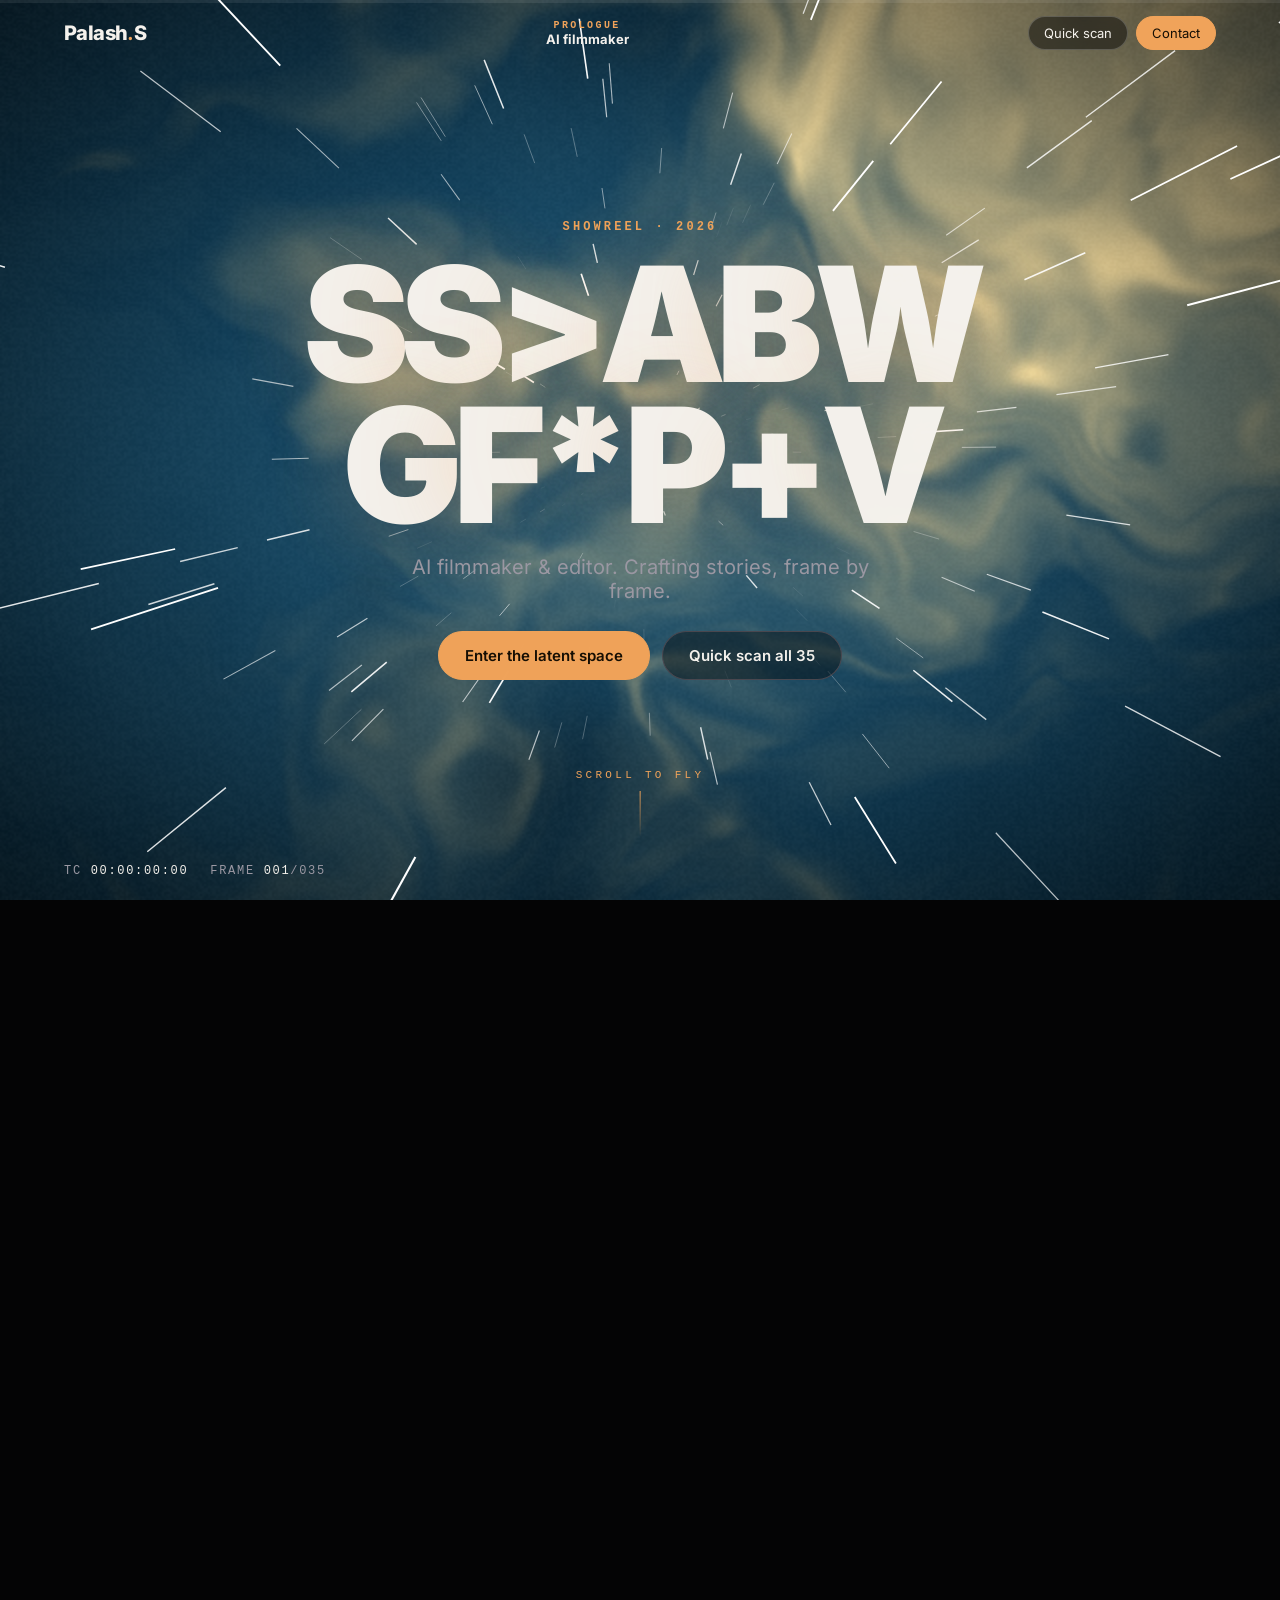
==== commit 35e872aa: "Cinematic film-grade regrade: amber/teal shader, richer frames, warm accent palette" ====
--- a/index.html
+++ b/index.html
@@ -28,8 +28,8 @@
 </div>
 <div id="flash"></div>
 
-<canvas id="stars"></canvas>
-<div id="glow"></div><canvas id="sg" aria-hidden="true"></canvas>
+<canvas id="sg" aria-hidden="true"></canvas>
+<div id="glow"></div><canvas id="stars"></canvas>
 
 <header class="hud off" id="hud">
   <a href="#" class="logo" id="home">Palash<b>.</b>S</a>
--- a/style.css
+++ b/style.css
@@ -4,7 +4,7 @@
 @font-face{font-family:Inter; font-style:normal;font-weight:700;font-display:swap;src:url(assets/fonts/inter-700.ttf) format("truetype");}
 @font-face{font-family:Inter; font-style:normal;font-weight:800;font-display:swap;src:url(assets/fonts/inter-800.ttf) format("truetype");}
 @font-face{font-family:Inter; font-style:normal;font-weight:900;font-display:swap;src:url(assets/fonts/inter-900.ttf) format("truetype");}
-:root{--bg:#050507;--tx:#f4f1ec;--mut:#9b98a3;--acc:#a99af0;--c1:#a99af0;--c2:#4b3fa6;--line:#232229;--f:Inter,"Helvetica Neue",Arial,system-ui,sans-serif;--mono:ui-monospace,SFMono-Regular,Menlo,Consolas,monospace}
+:root{--bg:#040405;--tx:#f4f1ec;--mut:#9b98a3;--acc:#f0a35a;--c1:#f0a35a;--c2:#0e5561;--line:#232229;--f:Inter,"Helvetica Neue",Arial,system-ui,sans-serif;--mono:ui-monospace,SFMono-Regular,Menlo,Consolas,monospace}
 *{box-sizing:border-box;margin:0;padding:0}
 html.lenis,html.lenis body{height:auto}.lenis.lenis-smooth{scroll-behavior:auto!important}
 body{background:var(--bg);color:var(--tx);font-family:var(--f);-webkit-font-smoothing:antialiased;overflow-x:hidden}
@@ -13,8 +13,8 @@
 em{font-style:normal;color:var(--acc)}
 .kicker{font:600 12px var(--mono);letter-spacing:.26em;text-transform:uppercase;color:var(--acc)}
 .btn{display:inline-block;border:1px solid #4a4850;padding:14px 26px;border-radius:99px;font-weight:600;font-size:15px;transition:.25s;background:#0006;backdrop-filter:blur(8px)}.btn:hover{border-color:var(--tx)}
-.btn.solid{background:var(--acc);border-color:var(--acc);color:#fff}.btn.solid:hover{background:var(--tx);color:#000}.btn.xl{padding:22px 44px;font-size:18px}
-.ghost{border:1px solid #ffffff33;padding:10px 18px;border-radius:99px;font-size:14px;transition:.25s;backdrop-filter:blur(8px);background:#0007}.ghost:hover{border-color:var(--acc);color:var(--acc)}.ghost.sm{padding:8px 15px;font-size:13px}.ghost.solid{background:var(--acc);border-color:var(--acc);color:#fff}.ghost.solid:hover{color:#fff;filter:brightness(1.15)}
+.btn.solid{background:var(--acc);border-color:var(--acc);color:#160f04}.btn.solid:hover{background:var(--tx);color:#000}.btn.xl{padding:22px 44px;font-size:18px}
+.ghost{border:1px solid #ffffff33;padding:10px 18px;border-radius:99px;font-size:14px;transition:.25s;backdrop-filter:blur(8px);background:#0007}.ghost:hover{border-color:var(--acc);color:var(--acc)}.ghost.sm{padding:8px 15px;font-size:13px}.ghost.solid{background:var(--acc);border-color:var(--acc);color:#160f04}.ghost.solid:hover{color:#160f04;filter:brightness(1.12)}
 
 /* loader */
 #pre{position:fixed;inset:0;z-index:200;background:#050507;display:flex;flex-direction:column;align-items:center;justify-content:center;gap:16px;padding:0 6vw;font-family:var(--mono)}
@@ -29,7 +29,7 @@
 #flash{position:fixed;inset:0;z-index:210;background:#fff;opacity:0;pointer-events:none}
 
 #stars{position:fixed;inset:0;width:100%;height:100%;z-index:0;pointer-events:none}
-#sg{position:fixed;inset:0;width:100vw;height:100vh;z-index:0;pointer-events:none;opacity:.9}#glow{display:none;position:fixed;inset:0;z-index:0;pointer-events:none;background:radial-gradient(60vmax 40vmax at 50% 50%,color-mix(in srgb,var(--c1) 22%,transparent),transparent 70%),radial-gradient(50vmax 40vmax at 90% 100%,color-mix(in srgb,var(--c2) 24%,transparent),transparent 70%)}
+#sg{position:fixed;inset:0;width:100vw;height:100vh;z-index:0;pointer-events:none;opacity:1}#glow{display:none;position:fixed;inset:0;z-index:0;pointer-events:none;background:radial-gradient(60vmax 40vmax at 50% 50%,color-mix(in srgb,var(--c1) 22%,transparent),transparent 70%),radial-gradient(50vmax 40vmax at 90% 100%,color-mix(in srgb,var(--c2) 24%,transparent),transparent 70%)}
 
 /* hud */
 .hud{position:fixed;inset:0 0 auto 0;z-index:50;display:flex;justify-content:space-between;align-items:center;gap:12px;padding:16px 5vw;transition:opacity .6s}
@@ -48,9 +48,9 @@
 .tunnel{position:absolute;left:50%;top:50%;width:0;height:0;transform-style:preserve-3d;will-change:transform}
 .fr{position:absolute;left:0;top:0;--fw:min(50.4vw,672px);width:var(--fw);aspect-ratio:16/9;margin:calc(var(--fw)*-.28) 0 0 calc(var(--fw)*-.5);transform-style:preserve-3d;will-change:transform,opacity;backface-visibility:hidden}
 .fimg{position:absolute;inset:0;overflow:hidden;border-radius:6px;background:#111;box-shadow:0 0 0 1px #ffffff22,0 24px 60px #000c,var(--ca,0 0 0 transparent)}
-.fimg img{width:100%;height:100%;object-fit:cover;filter:saturate(1.1)}
+.fimg img{width:100%;height:100%;object-fit:cover;filter:saturate(1.24) contrast(1.1) brightness(1.03)}
 .fimg::after{content:"";position:absolute;inset:0;background:linear-gradient(transparent 60%,#000c)}
-.fr.lit .fimg{box-shadow:0 0 0 2px var(--acc),0 0 60px color-mix(in srgb,var(--acc) 55%,transparent),0 24px 60px #000c}
+.fr.lit .fimg{box-shadow:0 0 0 2px var(--acc),0 0 95px color-mix(in srgb,var(--acc) 72%,transparent),0 24px 70px #000d}.fr.lit .fimg img{filter:saturate(1.4) contrast(1.16) brightness(1.07)}
 .ftag{position:absolute;left:12px;right:12px;bottom:10px;z-index:2;display:flex;justify-content:space-between;gap:10px;align-items:flex-end}
 .ftag b{font-size:clamp(12px,1.5vw,16px);letter-spacing:-.01em;line-height:1.15}.ftag span{font:11px var(--mono);color:var(--acc)}
 .fr .rec{position:absolute;left:10px;top:9px;z-index:2;font:10px var(--mono);letter-spacing:.14em;color:#fff;background:#000a;padding:3px 7px;border-radius:4px;display:flex;gap:5px;align-items:center}.rec::before{content:"";width:6px;height:6px;border-radius:50%;background:#f33;animation:blink 1s steps(2) infinite}
@@ -61,7 +61,7 @@
 
 .hero{position:absolute;inset:0;z-index:5;display:flex;flex-direction:column;align-items:center;justify-content:center;text-align:center;gap:20px;padding:0 5vw;pointer-events:none}
 .hero>*{pointer-events:auto}
-#hname{font-size:clamp(46px,12.5vw,190px);line-height:.88;letter-spacing:-.06em;font-weight:900;text-transform:uppercase}
+#hname{font-size:clamp(46px,12.5vw,190px);line-height:.88;letter-spacing:-.06em;font-weight:900;text-transform:uppercase;text-shadow:0 0 90px color-mix(in srgb,var(--acc) 40%,transparent)}
 #hname span{display:inline-block}
 .hsub{color:var(--mut);font-size:clamp(14px,1.8vw,20px);max-width:520px}
 .hcta{display:flex;gap:12px;flex-wrap:wrap;justify-content:center;margin-top:8px}
@@ -113,7 +113,7 @@
 .fr.hov .fimg{transform:perspective(1000px) rotateX(var(--rx,0deg)) rotateY(var(--ry,0deg)) translateZ(110px) scale(1.08);box-shadow:0 0 0 2px var(--acc),0 0 90px color-mix(in srgb,var(--acc) 70%,transparent),0 40px 90px #000;transition:transform .12s linear,filter .35s,box-shadow .35s}
 .fr.hov .fimg::before{opacity:1}
 .fr.hov .fimg img{transform:scale(1.06)}
-.fimg img{transition:transform .6s}
+.fimg img{transition:transform .6s,filter .4s}
 .fr.hov .ftag b{font-size:clamp(14px,1.9vw,22px)}
 .fr.hov .fimg::after{content:"\25B6  CLICK TO PLAY";display:flex;align-items:flex-start;justify-content:flex-end;padding:12px 14px;font:700 11px var(--mono);letter-spacing:.14em;color:#fff;background:linear-gradient(transparent 60%,#000c)}
 body.hovering .fr:not(.hov) .fimg{filter:brightness(.55) saturate(.7)}
@@ -154,9 +154,9 @@
 .tools{border-top:1px solid var(--line);border-bottom:1px solid var(--line);}.tools .big{font-size:clamp(40px,5vw,76px);}.tools .lead{margin:25px 0;color:var(--mut);}.tool-grid{display:grid;grid-template-columns:repeat(4,1fr);gap:16px;margin-top:35px;}.tool-grid article{border:1px solid var(--line);border-radius:10px;padding:24px;}.tool-grid h3{font-size:20px;margin-bottom:12px;}.tool-grid p{color:var(--mut);line-height:1.6;font-size:14px;}#copyStatus{font-size:12px;color:var(--mut);margin-left:10px;}#pdesc{max-width:680px;margin-top:12px;color:var(--mut);font-size:14px;line-height:1.5;}.project-index{padding-top:35px;padding-bottom:35px;border-top:1px solid var(--line);}.project-index summary{cursor:pointer;color:var(--mut);}.project-index-grid{display:grid;grid-template-columns:repeat(3,1fr);gap:24px;margin-top:30px;}.project-index-grid article{border:1px solid var(--line);padding:22px;border-radius:8px;}.project-index-grid h3{margin-bottom:12px;}.project-index-grid .kicker{font-size:10px;margin-bottom:12px;}.project-index-grid p:not(.kicker){font-size:14px;color:var(--mut);line-height:1.6;margin-bottom:15px;}.project-index-grid a{font-size:13px;}.noscript-note{padding:30px;color:var(--mut);}@media(max-width:900px){.tool-grid{grid-template-columns:repeat(2,1fr);}.project-index-grid{grid-template-columns:1fr;}.tool-grid article{padding:18px;}.tool-grid h3{font-size:17px;}}@media(max-width:400px){.tool-grid{grid-template-columns:1fr;}}
 
 /* 2026 interaction polish: all tunnel styles above are preserved. */
-.scan-launch{width:min(100%,564px);display:flex;flex-direction:column;align-items:flex-start;text-align:left;gap:11px;padding:22px 26px;margin:0 auto 40px;border:1px solid #ffffff22;border-radius:14px;background:linear-gradient(120deg,#1b1838,#2b2358 45%,#47345f 75%,#1b1838);background-size:220% 220%;animation:sgshift 14s ease-in-out infinite;color:#fff;box-shadow:0 10px 50px #1a143a66;transition:transform .4s,box-shadow .4s;}@keyframes sgshift{0%,100%{background-position:0 50%}50%{background-position:100% 50%}}
-.scan-eyebrow{font:600 10px var(--mono);letter-spacing:.16em;text-transform:uppercase;}.scan-title{width:100%;display:flex;justify-content:space-between;align-items:center;gap:20px;font-weight:800;font-size:clamp(24px,4.2vw,54px);letter-spacing:-.055em;line-height:1;}.scan-title>span{transition:transform .4s;}.scan-caption{font-size:13px;line-height:1.5;}.scan-launch:hover{transform:translateY(-5px);box-shadow:0 14px 70px #4b3fa688;}.scan-launch:hover .scan-title>span{transform:translate(5px,-5px);}
-.after-tunnel{padding-top:36px;}.section-cta{display:flex;align-items:center;gap:24px;flex-wrap:wrap;margin-top:36px;}.section-cta .text-link{font-size:14px;}.tool-grid{grid-template-columns:repeat(3,1fr);}.tool-grid article{position:relative;overflow:hidden;background:#0d0d11;transition:transform .45s cubic-bezier(.2,.8,.2,1),border-color .45s,box-shadow .45s;}.tool-grid article::before{content:"";position:absolute;inset:-100%;background:linear-gradient(120deg,transparent 40%,#ffffff12 50%,transparent 60%);transform:translateX(-60%) rotate(8deg);transition:transform .8s;pointer-events:none;}.tool-grid article:hover{transform:translateY(-8px);border-color:var(--acc);box-shadow:0 20px 50px #0008,0 0 25px #a99af010;}.tool-grid article:hover::before{transform:translateX(60%) rotate(8deg);}
+.scan-launch{width:min(100%,564px);display:flex;flex-direction:column;align-items:flex-start;text-align:left;gap:11px;padding:22px 26px;margin:0 auto 40px;border:1px solid #ffffff22;border-radius:14px;background:linear-gradient(120deg,#08161b,#0e3238 45%,#7a4416 78%,#08161b);background-size:220% 220%;animation:sgshift 14s ease-in-out infinite;color:#fff;box-shadow:0 10px 50px #06202780;transition:transform .4s,box-shadow .4s;}@keyframes sgshift{0%,100%{background-position:0 50%}50%{background-position:100% 50%}}
+.scan-eyebrow{font:600 10px var(--mono);letter-spacing:.16em;text-transform:uppercase;}.scan-title{width:100%;display:flex;justify-content:space-between;align-items:center;gap:20px;font-weight:800;font-size:clamp(24px,4.2vw,54px);letter-spacing:-.055em;line-height:1;}.scan-title>span{transition:transform .4s;}.scan-caption{font-size:13px;line-height:1.5;}.scan-launch:hover{transform:translateY(-5px);box-shadow:0 14px 70px #f0a35a3d;}.scan-launch:hover .scan-title>span{transform:translate(5px,-5px);}
+.after-tunnel{padding-top:36px;}.section-cta{display:flex;align-items:center;gap:24px;flex-wrap:wrap;margin-top:36px;}.section-cta .text-link{font-size:14px;}.tool-grid{grid-template-columns:repeat(3,1fr);}.tool-grid article{position:relative;overflow:hidden;background:#0d0d11;transition:transform .45s cubic-bezier(.2,.8,.2,1),border-color .45s,box-shadow .45s;}.tool-grid article::before{content:"";position:absolute;inset:-100%;background:linear-gradient(120deg,transparent 40%,#ffffff12 50%,transparent 60%);transform:translateX(-60%) rotate(8deg);transition:transform .8s;pointer-events:none;}.tool-grid article:hover{transform:translateY(-8px);border-color:var(--acc);box-shadow:0 20px 50px #0008,0 0 25px color-mix(in srgb,var(--acc) 14%,transparent);}.tool-grid article:hover::before{transform:translateX(60%) rotate(8deg);}
 .testimonial-window{overflow:hidden;max-width:860px;margin:40px 0 16px;border-radius:18px;touch-action:pan-y;}.testimonial-window #testimonialTrack{display:flex;gap:0;max-width:none;width:100%;margin:0;min-height:0;will-change:transform;align-items:flex-start;}.testimonial-window #testimonialTrack .tcard{flex:0 0 100%;width:100%;margin:0;min-width:0;}.email-copy{color:var(--tx);text-decoration:underline;text-underline-offset:6px;text-decoration-color:var(--acc);padding:12px 0;text-align:left;overflow-wrap:anywhere;max-width:100%;transition:color .25s;}.email-copy:hover,.email-copy.copied{color:var(--acc);}#copyStatus{display:block;margin:0 0 28px;line-height:1.5;min-height:18px;}button:focus-visible,a:focus-visible{outline:2px solid var(--acc);outline-offset:5px;}
 @media(max-width:900px){.tool-grid{grid-template-columns:repeat(2,1fr);}.after-tunnel{padding-top:24px;}.scan-launch{padding:20px;margin-bottom:32px;}.testimonial-window #testimonialTrack{min-height:0;}}
 @media(max-width:400px){.tool-grid{grid-template-columns:1fr;}.scan-launch{padding:18px 16px;}.scan-eyebrow{font-size:9px;}.scan-caption{font-size:12px;}.section-cta{gap:20px;}}
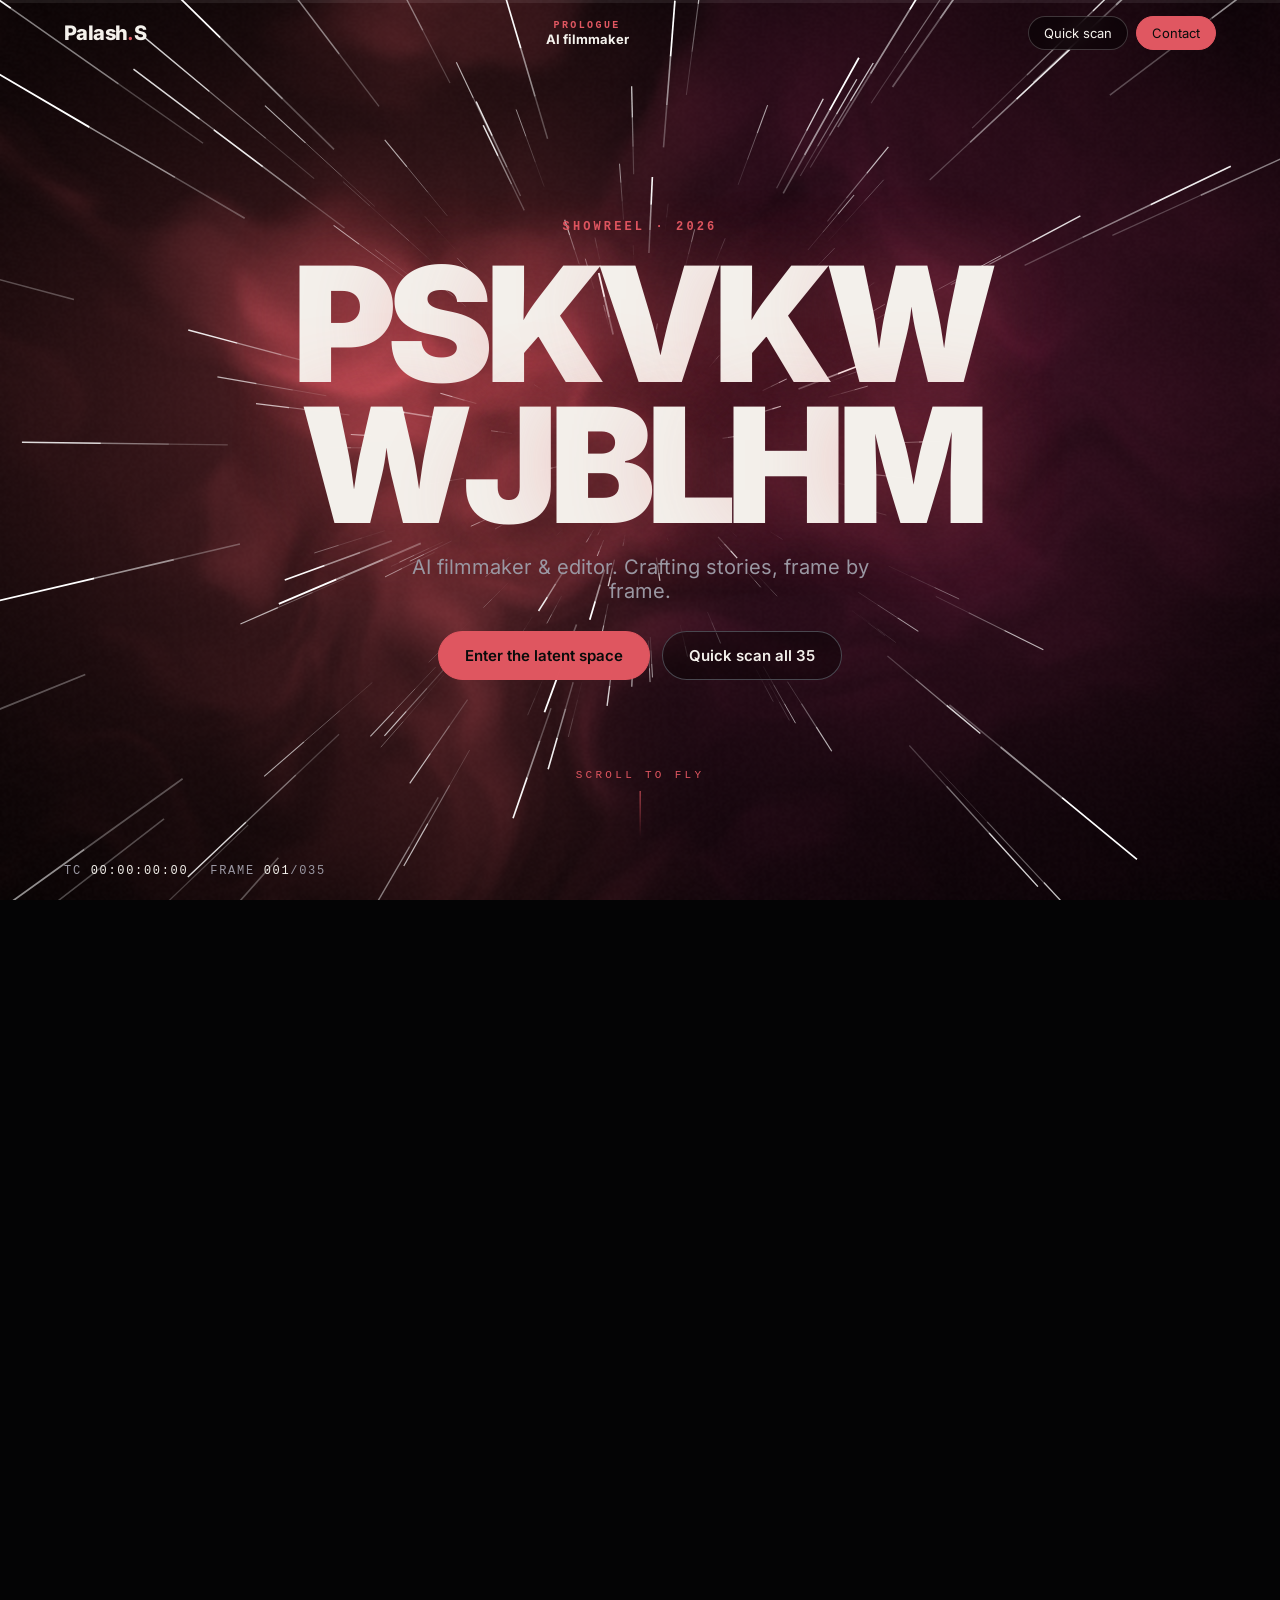
==== commit 55110080: "Refined crimson and emerald shader lighting with clean cinematic separation" ====
--- a/index.html
+++ b/index.html
@@ -15,7 +15,7 @@
 <meta name="twitter:card" content="summary_large_image"><meta name="twitter:title" content="Palash Sharma | AI filmmaker &amp; editor"><meta name="twitter:description" content="Films, brand stories and worlds built frame by frame."><meta name="twitter:image" content="https://thebestfuckingportfolio.site/assets/social-card.png">
 <link rel="icon" href="assets/favicon.svg" type="image/svg+xml"><link rel="icon" href="assets/favicon-32.png" sizes="32x32" type="image/png"><link rel="apple-touch-icon" href="assets/apple-touch-icon.png">
 <link rel="preload" href="assets/fonts/inter-400.ttf" as="font" type="font/ttf" crossorigin><link rel="preload" href="assets/fonts/inter-700.ttf" as="font" type="font/ttf" crossorigin>
-<link rel="stylesheet" href="style.css">
+<link rel="stylesheet" href="style.css?v=red-emerald-8">
 <script type="application/ld+json">{"@context": "https://schema.org", "@type": "Person", "name": "Palash Sharma", "url": "https://thebestfuckingportfolio.site/", "jobTitle": "AI filmmaker and editor", "sameAs": ["https://www.linkedin.com/in/palash-sharma-4a449628a/", "https://www.instagram.com/palash_sharma_9/"], "worksFor": {"@type": "Organization", "name": "Genframe"}}</script></head><body class="locked"><noscript><style>#pre{display:none}body.locked{overflow:auto;height:auto}.hero{position:relative;min-height:80vh}#hname:before{content:"Palash Sharma"}.flight{height:auto}.hud,.tc{display:none}</style><p class="noscript-note">Enable JavaScript for the animated showreel. The project index and contact details below are still available.</p></noscript>
 
 <!-- LOADER: diffusion denoise -->
@@ -111,5 +111,5 @@
 </div>
 
 <script src="vendor/gsap.min.js"></script><script src="vendor/ScrollTrigger.min.js"></script><script src="vendor/lenis.min.js"></script>
-<script src="data.js"></script><script src="main.js"></script>
+<script src="data.js"></script><script src="main.js?v=red-emerald-8"></script>
 </body></html>
--- a/style.css
+++ b/style.css
@@ -4,7 +4,7 @@
 @font-face{font-family:Inter; font-style:normal;font-weight:700;font-display:swap;src:url(assets/fonts/inter-700.ttf) format("truetype");}
 @font-face{font-family:Inter; font-style:normal;font-weight:800;font-display:swap;src:url(assets/fonts/inter-800.ttf) format("truetype");}
 @font-face{font-family:Inter; font-style:normal;font-weight:900;font-display:swap;src:url(assets/fonts/inter-900.ttf) format("truetype");}
-:root{--bg:#040405;--tx:#f4f1ec;--mut:#9b98a3;--acc:#f0a35a;--c1:#f0a35a;--c2:#0e5561;--line:#232229;--f:Inter,"Helvetica Neue",Arial,system-ui,sans-serif;--mono:ui-monospace,SFMono-Regular,Menlo,Consolas,monospace}
+:root{--bg:#040405;--tx:#f4f1ec;--mut:#9b98a3;--acc:#e05761;--c1:#e05761;--c2:#330d1c;--line:#232229;--f:Inter,"Helvetica Neue",Arial,system-ui,sans-serif;--mono:ui-monospace,SFMono-Regular,Menlo,Consolas,monospace}
 *{box-sizing:border-box;margin:0;padding:0}
 html.lenis,html.lenis body{height:auto}.lenis.lenis-smooth{scroll-behavior:auto!important}
 body{background:var(--bg);color:var(--tx);font-family:var(--f);-webkit-font-smoothing:antialiased;overflow-x:hidden}
@@ -13,8 +13,8 @@
 em{font-style:normal;color:var(--acc)}
 .kicker{font:600 12px var(--mono);letter-spacing:.26em;text-transform:uppercase;color:var(--acc)}
 .btn{display:inline-block;border:1px solid #4a4850;padding:14px 26px;border-radius:99px;font-weight:600;font-size:15px;transition:.25s;background:#0006;backdrop-filter:blur(8px)}.btn:hover{border-color:var(--tx)}
-.btn.solid{background:var(--acc);border-color:var(--acc);color:#160f04}.btn.solid:hover{background:var(--tx);color:#000}.btn.xl{padding:22px 44px;font-size:18px}
-.ghost{border:1px solid #ffffff33;padding:10px 18px;border-radius:99px;font-size:14px;transition:.25s;backdrop-filter:blur(8px);background:#0007}.ghost:hover{border-color:var(--acc);color:var(--acc)}.ghost.sm{padding:8px 15px;font-size:13px}.ghost.solid{background:var(--acc);border-color:var(--acc);color:#160f04}.ghost.solid:hover{color:#160f04;filter:brightness(1.12)}
+.btn.solid{background:var(--acc);border-color:var(--acc);color:#090c0b}.btn.solid:hover{background:var(--tx);color:#000}.btn.xl{padding:22px 44px;font-size:18px}
+.ghost{border:1px solid #ffffff33;padding:10px 18px;border-radius:99px;font-size:14px;transition:.25s;backdrop-filter:blur(8px);background:#0007}.ghost:hover{border-color:var(--acc);color:var(--acc)}.ghost.sm{padding:8px 15px;font-size:13px}.ghost.solid{background:var(--acc);border-color:var(--acc);color:#090c0b}.ghost.solid:hover{color:#090c0b;filter:brightness(1.12)}
 
 /* loader */
 #pre{position:fixed;inset:0;z-index:200;background:#050507;display:flex;flex-direction:column;align-items:center;justify-content:center;gap:16px;padding:0 6vw;font-family:var(--mono)}
@@ -38,7 +38,7 @@
 .hud-mid{display:flex;flex-direction:column;align-items:center;text-align:center;font-size:13px;min-width:0}
 .lbl{font:600 10px var(--mono);letter-spacing:.24em;text-transform:uppercase;color:var(--acc)}
 #passing{white-space:nowrap;overflow:hidden;text-overflow:ellipsis;max-width:34vw}.hud-r{display:flex;gap:8px}
-#prog-bar{position:fixed;left:0;top:0;right:0;height:3px;z-index:51;background:#ffffff14;transition:opacity .6s}#prog-bar i{display:block;height:100%;width:100%;transform-origin:left;transform:scaleX(0);background:linear-gradient(90deg,var(--c1),var(--c2))}
+#prog-bar{position:fixed;left:0;top:0;right:0;height:3px;z-index:51;background:#ffffff14;transition:opacity .6s}#prog-bar i{display:block;height:100%;width:100%;transform-origin:left;transform:scaleX(0);background:linear-gradient(90deg,var(--c1),#080a0b 55%,var(--c2))}
 .tc{position:fixed;left:5vw;bottom:22px;z-index:50;display:flex;gap:22px;font:12px var(--mono);letter-spacing:.14em;color:var(--mut);transition:opacity .6s}.tc b{color:var(--tx);font-weight:500}
 
 /* flight */
@@ -50,7 +50,7 @@
 .fimg{position:absolute;inset:0;overflow:hidden;border-radius:6px;background:#111;box-shadow:0 0 0 1px #ffffff22,0 24px 60px #000c,var(--ca,0 0 0 transparent)}
 .fimg img{width:100%;height:100%;object-fit:cover;filter:saturate(1.24) contrast(1.1) brightness(1.03)}
 .fimg::after{content:"";position:absolute;inset:0;background:linear-gradient(transparent 60%,#000c)}
-.fr.lit .fimg{box-shadow:0 0 0 2px var(--acc),0 0 95px color-mix(in srgb,var(--acc) 72%,transparent),0 24px 70px #000d}.fr.lit .fimg img{filter:saturate(1.4) contrast(1.16) brightness(1.07)}
+.fr.lit .fimg{box-shadow:0 0 0 2px var(--acc),0 0 95px color-mix(in srgb,var(--acc) 48%,transparent),0 24px 70px #000d}.fr.lit .fimg img{filter:saturate(1.4) contrast(1.16) brightness(1.07)}
 .ftag{position:absolute;left:12px;right:12px;bottom:10px;z-index:2;display:flex;justify-content:space-between;gap:10px;align-items:flex-end}
 .ftag b{font-size:clamp(12px,1.5vw,16px);letter-spacing:-.01em;line-height:1.15}.ftag span{font:11px var(--mono);color:var(--acc)}
 .fr .rec{position:absolute;left:10px;top:9px;z-index:2;font:10px var(--mono);letter-spacing:.14em;color:#fff;background:#000a;padding:3px 7px;border-radius:4px;display:flex;gap:5px;align-items:center}.rec::before{content:"";width:6px;height:6px;border-radius:50%;background:#f33;animation:blink 1s steps(2) infinite}
@@ -154,8 +154,8 @@
 .tools{border-top:1px solid var(--line);border-bottom:1px solid var(--line);}.tools .big{font-size:clamp(40px,5vw,76px);}.tools .lead{margin:25px 0;color:var(--mut);}.tool-grid{display:grid;grid-template-columns:repeat(4,1fr);gap:16px;margin-top:35px;}.tool-grid article{border:1px solid var(--line);border-radius:10px;padding:24px;}.tool-grid h3{font-size:20px;margin-bottom:12px;}.tool-grid p{color:var(--mut);line-height:1.6;font-size:14px;}#copyStatus{font-size:12px;color:var(--mut);margin-left:10px;}#pdesc{max-width:680px;margin-top:12px;color:var(--mut);font-size:14px;line-height:1.5;}.project-index{padding-top:35px;padding-bottom:35px;border-top:1px solid var(--line);}.project-index summary{cursor:pointer;color:var(--mut);}.project-index-grid{display:grid;grid-template-columns:repeat(3,1fr);gap:24px;margin-top:30px;}.project-index-grid article{border:1px solid var(--line);padding:22px;border-radius:8px;}.project-index-grid h3{margin-bottom:12px;}.project-index-grid .kicker{font-size:10px;margin-bottom:12px;}.project-index-grid p:not(.kicker){font-size:14px;color:var(--mut);line-height:1.6;margin-bottom:15px;}.project-index-grid a{font-size:13px;}.noscript-note{padding:30px;color:var(--mut);}@media(max-width:900px){.tool-grid{grid-template-columns:repeat(2,1fr);}.project-index-grid{grid-template-columns:1fr;}.tool-grid article{padding:18px;}.tool-grid h3{font-size:17px;}}@media(max-width:400px){.tool-grid{grid-template-columns:1fr;}}
 
 /* 2026 interaction polish: all tunnel styles above are preserved. */
-.scan-launch{width:min(100%,564px);display:flex;flex-direction:column;align-items:flex-start;text-align:left;gap:11px;padding:22px 26px;margin:0 auto 40px;border:1px solid #ffffff22;border-radius:14px;background:linear-gradient(120deg,#08161b,#0e3238 45%,#7a4416 78%,#08161b);background-size:220% 220%;animation:sgshift 14s ease-in-out infinite;color:#fff;box-shadow:0 10px 50px #06202780;transition:transform .4s,box-shadow .4s;}@keyframes sgshift{0%,100%{background-position:0 50%}50%{background-position:100% 50%}}
-.scan-eyebrow{font:600 10px var(--mono);letter-spacing:.16em;text-transform:uppercase;}.scan-title{width:100%;display:flex;justify-content:space-between;align-items:center;gap:20px;font-weight:800;font-size:clamp(24px,4.2vw,54px);letter-spacing:-.055em;line-height:1;}.scan-title>span{transition:transform .4s;}.scan-caption{font-size:13px;line-height:1.5;}.scan-launch:hover{transform:translateY(-5px);box-shadow:0 14px 70px #f0a35a3d;}.scan-launch:hover .scan-title>span{transform:translate(5px,-5px);}
+.scan-launch{width:min(100%,564px);display:flex;flex-direction:column;align-items:flex-start;text-align:left;gap:11px;padding:22px 26px;margin:0 auto 40px;border:1px solid #ffffff22;border-radius:14px;background:linear-gradient(120deg,#071b16,#0a382c 42%,#080a0b 56%,#4b1623 84%,#071b16);background-size:220% 220%;animation:sgshift 14s ease-in-out infinite;color:#fff;box-shadow:0 10px 50px #071b1680;transition:transform .4s,box-shadow .4s;}@keyframes sgshift{0%,100%{background-position:0 50%}50%{background-position:100% 50%}}
+.scan-eyebrow{font:600 10px var(--mono);letter-spacing:.16em;text-transform:uppercase;}.scan-title{width:100%;display:flex;justify-content:space-between;align-items:center;gap:20px;font-weight:800;font-size:clamp(24px,4.2vw,54px);letter-spacing:-.055em;line-height:1;}.scan-title>span{transition:transform .4s;}.scan-caption{font-size:13px;line-height:1.5;}.scan-launch:hover{transform:translateY(-5px);box-shadow:0 14px 70px #e057613d;}.scan-launch:hover .scan-title>span{transform:translate(5px,-5px);}
 .after-tunnel{padding-top:36px;}.section-cta{display:flex;align-items:center;gap:24px;flex-wrap:wrap;margin-top:36px;}.section-cta .text-link{font-size:14px;}.tool-grid{grid-template-columns:repeat(3,1fr);}.tool-grid article{position:relative;overflow:hidden;background:#0d0d11;transition:transform .45s cubic-bezier(.2,.8,.2,1),border-color .45s,box-shadow .45s;}.tool-grid article::before{content:"";position:absolute;inset:-100%;background:linear-gradient(120deg,transparent 40%,#ffffff12 50%,transparent 60%);transform:translateX(-60%) rotate(8deg);transition:transform .8s;pointer-events:none;}.tool-grid article:hover{transform:translateY(-8px);border-color:var(--acc);box-shadow:0 20px 50px #0008,0 0 25px color-mix(in srgb,var(--acc) 14%,transparent);}.tool-grid article:hover::before{transform:translateX(60%) rotate(8deg);}
 .testimonial-window{overflow:hidden;max-width:860px;margin:40px 0 16px;border-radius:18px;touch-action:pan-y;}.testimonial-window #testimonialTrack{display:flex;gap:0;max-width:none;width:100%;margin:0;min-height:0;will-change:transform;align-items:flex-start;}.testimonial-window #testimonialTrack .tcard{flex:0 0 100%;width:100%;margin:0;min-width:0;}.email-copy{color:var(--tx);text-decoration:underline;text-underline-offset:6px;text-decoration-color:var(--acc);padding:12px 0;text-align:left;overflow-wrap:anywhere;max-width:100%;transition:color .25s;}.email-copy:hover,.email-copy.copied{color:var(--acc);}#copyStatus{display:block;margin:0 0 28px;line-height:1.5;min-height:18px;}button:focus-visible,a:focus-visible{outline:2px solid var(--acc);outline-offset:5px;}
 @media(max-width:900px){.tool-grid{grid-template-columns:repeat(2,1fr);}.after-tunnel{padding-top:24px;}.scan-launch{padding:20px;margin-bottom:32px;}.testimonial-window #testimonialTrack{min-height:0;}}
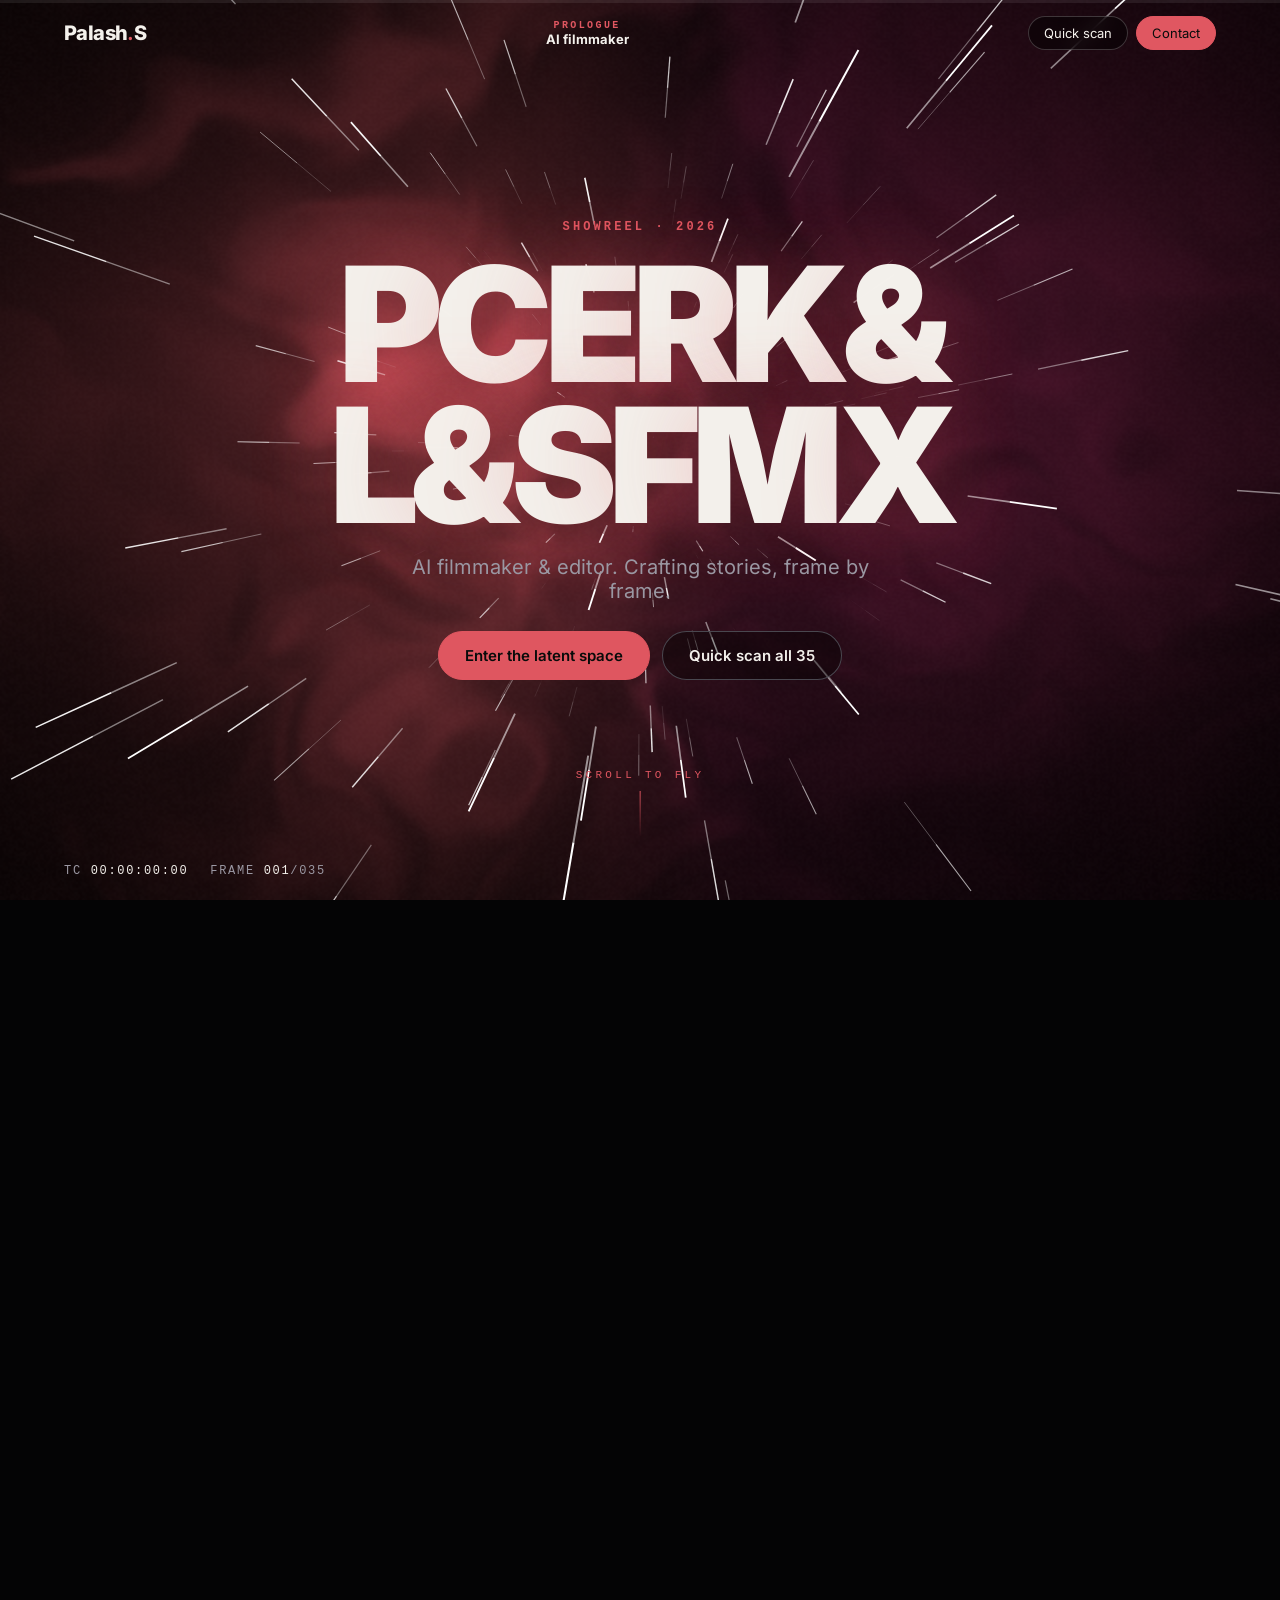
==== commit fbf77f2f: "Keep Worlds crimson and remove simultaneous red-green accents" ====
--- a/index.html
+++ b/index.html
@@ -15,7 +15,7 @@
 <meta name="twitter:card" content="summary_large_image"><meta name="twitter:title" content="Palash Sharma | AI filmmaker &amp; editor"><meta name="twitter:description" content="Films, brand stories and worlds built frame by frame."><meta name="twitter:image" content="https://thebestfuckingportfolio.site/assets/social-card.png">
 <link rel="icon" href="assets/favicon.svg" type="image/svg+xml"><link rel="icon" href="assets/favicon-32.png" sizes="32x32" type="image/png"><link rel="apple-touch-icon" href="assets/apple-touch-icon.png">
 <link rel="preload" href="assets/fonts/inter-400.ttf" as="font" type="font/ttf" crossorigin><link rel="preload" href="assets/fonts/inter-700.ttf" as="font" type="font/ttf" crossorigin>
-<link rel="stylesheet" href="style.css?v=red-emerald-8">
+<link rel="stylesheet" href="style.css?v=single-act-9">
 <script type="application/ld+json">{"@context": "https://schema.org", "@type": "Person", "name": "Palash Sharma", "url": "https://thebestfuckingportfolio.site/", "jobTitle": "AI filmmaker and editor", "sameAs": ["https://www.linkedin.com/in/palash-sharma-4a449628a/", "https://www.instagram.com/palash_sharma_9/"], "worksFor": {"@type": "Organization", "name": "Genframe"}}</script></head><body class="locked"><noscript><style>#pre{display:none}body.locked{overflow:auto;height:auto}.hero{position:relative;min-height:80vh}#hname:before{content:"Palash Sharma"}.flight{height:auto}.hud,.tc{display:none}</style><p class="noscript-note">Enable JavaScript for the animated showreel. The project index and contact details below are still available.</p></noscript>
 
 <!-- LOADER: diffusion denoise -->
@@ -111,5 +111,5 @@
 </div>
 
 <script src="vendor/gsap.min.js"></script><script src="vendor/ScrollTrigger.min.js"></script><script src="vendor/lenis.min.js"></script>
-<script src="data.js"></script><script src="main.js?v=red-emerald-8"></script>
+<script src="data.js"></script><script src="main.js?v=single-act-9"></script>
 </body></html>
--- a/style.css
+++ b/style.css
@@ -53,7 +53,7 @@
 .fr.lit .fimg{box-shadow:0 0 0 2px var(--acc),0 0 95px color-mix(in srgb,var(--acc) 48%,transparent),0 24px 70px #000d}.fr.lit .fimg img{filter:saturate(1.4) contrast(1.16) brightness(1.07)}
 .ftag{position:absolute;left:12px;right:12px;bottom:10px;z-index:2;display:flex;justify-content:space-between;gap:10px;align-items:flex-end}
 .ftag b{font-size:clamp(12px,1.5vw,16px);letter-spacing:-.01em;line-height:1.15}.ftag span{font:11px var(--mono);color:var(--acc)}
-.fr .rec{position:absolute;left:10px;top:9px;z-index:2;font:10px var(--mono);letter-spacing:.14em;color:#fff;background:#000a;padding:3px 7px;border-radius:4px;display:flex;gap:5px;align-items:center}.rec::before{content:"";width:6px;height:6px;border-radius:50%;background:#f33;animation:blink 1s steps(2) infinite}
+.fr .rec{position:absolute;left:10px;top:9px;z-index:2;font:10px var(--mono);letter-spacing:.14em;color:#fff;background:#000a;padding:3px 7px;border-radius:4px;display:flex;gap:5px;align-items:center}.rec::before{content:"";width:6px;height:6px;border-radius:50%;background:var(--acc);animation:blink 1s steps(2) infinite}
 .act{position:absolute;left:0;top:0;width:900px;margin-left:-450px;margin-top:-120px;text-align:center;pointer-events:none;transform-style:preserve-3d}
 .act small{display:block;font:600 22px var(--mono);letter-spacing:.5em;color:var(--acc);margin-bottom:10px}
 .act h2{font-size:200px;line-height:.9;font-weight:900;letter-spacing:-.05em;color:transparent;-webkit-text-stroke:2px #ffffffcc;text-transform:uppercase}
@@ -154,7 +154,7 @@
 .tools{border-top:1px solid var(--line);border-bottom:1px solid var(--line);}.tools .big{font-size:clamp(40px,5vw,76px);}.tools .lead{margin:25px 0;color:var(--mut);}.tool-grid{display:grid;grid-template-columns:repeat(4,1fr);gap:16px;margin-top:35px;}.tool-grid article{border:1px solid var(--line);border-radius:10px;padding:24px;}.tool-grid h3{font-size:20px;margin-bottom:12px;}.tool-grid p{color:var(--mut);line-height:1.6;font-size:14px;}#copyStatus{font-size:12px;color:var(--mut);margin-left:10px;}#pdesc{max-width:680px;margin-top:12px;color:var(--mut);font-size:14px;line-height:1.5;}.project-index{padding-top:35px;padding-bottom:35px;border-top:1px solid var(--line);}.project-index summary{cursor:pointer;color:var(--mut);}.project-index-grid{display:grid;grid-template-columns:repeat(3,1fr);gap:24px;margin-top:30px;}.project-index-grid article{border:1px solid var(--line);padding:22px;border-radius:8px;}.project-index-grid h3{margin-bottom:12px;}.project-index-grid .kicker{font-size:10px;margin-bottom:12px;}.project-index-grid p:not(.kicker){font-size:14px;color:var(--mut);line-height:1.6;margin-bottom:15px;}.project-index-grid a{font-size:13px;}.noscript-note{padding:30px;color:var(--mut);}@media(max-width:900px){.tool-grid{grid-template-columns:repeat(2,1fr);}.project-index-grid{grid-template-columns:1fr;}.tool-grid article{padding:18px;}.tool-grid h3{font-size:17px;}}@media(max-width:400px){.tool-grid{grid-template-columns:1fr;}}
 
 /* 2026 interaction polish: all tunnel styles above are preserved. */
-.scan-launch{width:min(100%,564px);display:flex;flex-direction:column;align-items:flex-start;text-align:left;gap:11px;padding:22px 26px;margin:0 auto 40px;border:1px solid #ffffff22;border-radius:14px;background:linear-gradient(120deg,#071b16,#0a382c 42%,#080a0b 56%,#4b1623 84%,#071b16);background-size:220% 220%;animation:sgshift 14s ease-in-out infinite;color:#fff;box-shadow:0 10px 50px #071b1680;transition:transform .4s,box-shadow .4s;}@keyframes sgshift{0%,100%{background-position:0 50%}50%{background-position:100% 50%}}
+.scan-launch{width:min(100%,564px);display:flex;flex-direction:column;align-items:flex-start;text-align:left;gap:11px;padding:22px 26px;margin:0 auto 40px;border:1px solid #ffffff22;border-radius:14px;background:linear-gradient(120deg,#1b0710,#38101e 42%,#080a0b 56%,#4b1623 84%,#1b0710);background-size:220% 220%;animation:sgshift 14s ease-in-out infinite;color:#fff;box-shadow:0 10px 50px #1b071080;transition:transform .4s,box-shadow .4s;}@keyframes sgshift{0%,100%{background-position:0 50%}50%{background-position:100% 50%}}
 .scan-eyebrow{font:600 10px var(--mono);letter-spacing:.16em;text-transform:uppercase;}.scan-title{width:100%;display:flex;justify-content:space-between;align-items:center;gap:20px;font-weight:800;font-size:clamp(24px,4.2vw,54px);letter-spacing:-.055em;line-height:1;}.scan-title>span{transition:transform .4s;}.scan-caption{font-size:13px;line-height:1.5;}.scan-launch:hover{transform:translateY(-5px);box-shadow:0 14px 70px #e057613d;}.scan-launch:hover .scan-title>span{transform:translate(5px,-5px);}
 .after-tunnel{padding-top:36px;}.section-cta{display:flex;align-items:center;gap:24px;flex-wrap:wrap;margin-top:36px;}.section-cta .text-link{font-size:14px;}.tool-grid{grid-template-columns:repeat(3,1fr);}.tool-grid article{position:relative;overflow:hidden;background:#0d0d11;transition:transform .45s cubic-bezier(.2,.8,.2,1),border-color .45s,box-shadow .45s;}.tool-grid article::before{content:"";position:absolute;inset:-100%;background:linear-gradient(120deg,transparent 40%,#ffffff12 50%,transparent 60%);transform:translateX(-60%) rotate(8deg);transition:transform .8s;pointer-events:none;}.tool-grid article:hover{transform:translateY(-8px);border-color:var(--acc);box-shadow:0 20px 50px #0008,0 0 25px color-mix(in srgb,var(--acc) 14%,transparent);}.tool-grid article:hover::before{transform:translateX(60%) rotate(8deg);}
 .testimonial-window{overflow:hidden;max-width:860px;margin:40px 0 16px;border-radius:18px;touch-action:pan-y;}.testimonial-window #testimonialTrack{display:flex;gap:0;max-width:none;width:100%;margin:0;min-height:0;will-change:transform;align-items:flex-start;}.testimonial-window #testimonialTrack .tcard{flex:0 0 100%;width:100%;margin:0;min-width:0;}.email-copy{color:var(--tx);text-decoration:underline;text-underline-offset:6px;text-decoration-color:var(--acc);padding:12px 0;text-align:left;overflow-wrap:anywhere;max-width:100%;transition:color .25s;}.email-copy:hover,.email-copy.copied{color:var(--acc);}#copyStatus{display:block;margin:0 0 28px;line-height:1.5;min-height:18px;}button:focus-visible,a:focus-visible{outline:2px solid var(--acc);outline-offset:5px;}
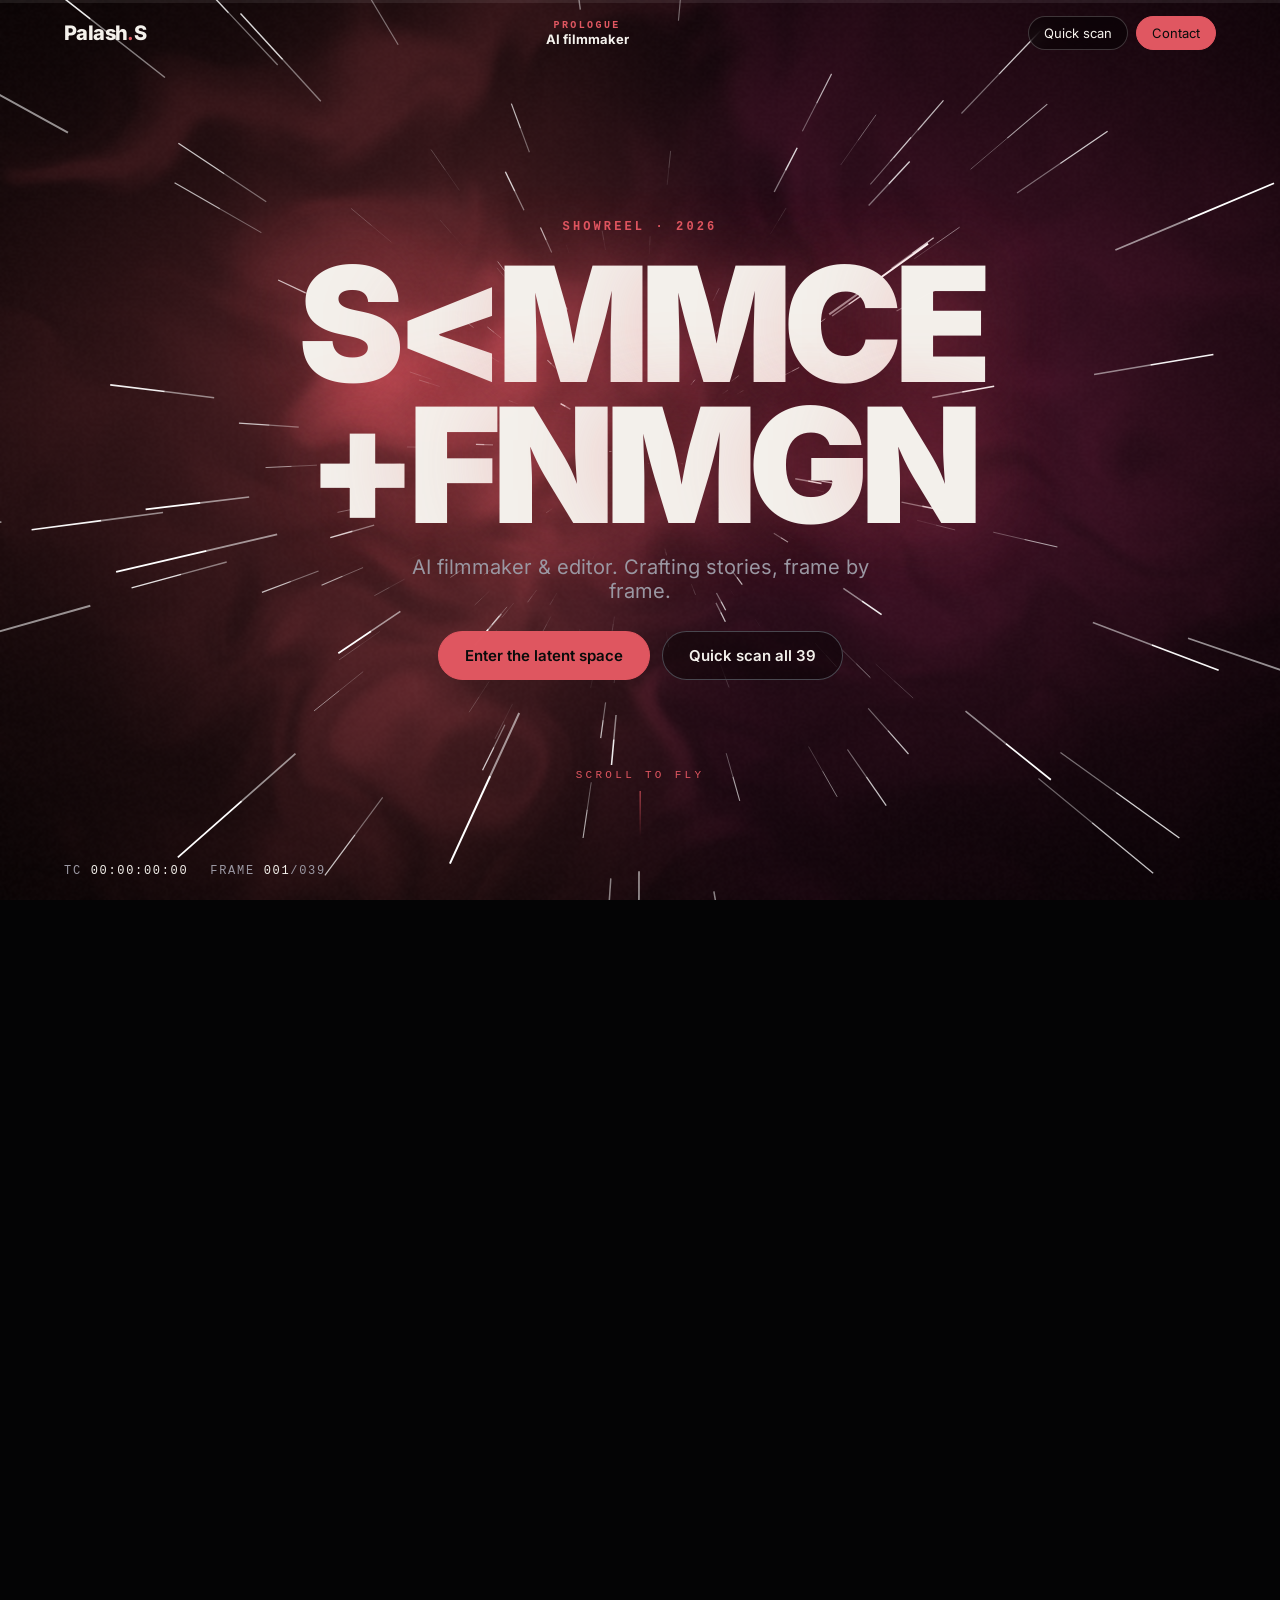
==== commit 6e5cf6dd: "Add 4 videos: AI SaaS ad, Train Rex hybrid ad, Swapna, Datareel vaccination ad" ====
--- a/index.html
+++ b/index.html
@@ -3,7 +3,7 @@
 <meta charset="utf-8"><meta name="robots" content="index,follow,max-image-preview:large">
 <meta name="viewport" content="width=device-width,initial-scale=1">
 <title>Palash Sharma | AI filmmaker &amp; editor</title>
-<meta name="description" content="Explore films, brand stories and animation by Palash Sharma, AI filmmaker, editor and co-founder of Genframe. View 35 projects and start a conversation.">
+<meta name="description" content="Explore films, brand stories and animation by Palash Sharma, AI filmmaker, editor and co-founder of Genframe. View 39 projects and start a conversation.">
 <meta name="theme-color" content="#050507">
 <link rel="canonical" href="https://thebestfuckingportfolio.site/">
 <meta property="og:type" content="website"><meta property="og:site_name" content="Palash Sharma Portfolio">
@@ -37,7 +37,7 @@
   <div class="hud-r"><button class="ghost sm" id="prog">Quick scan</button><button class="ghost sm solid" id="toContact">Contact</button></div>
 </header>
 <div id="prog-bar" class="off"><i></i></div>
-<div class="tc off" id="tc"><span>TC <b id="tcv">00:00:00:00</b></span><span>FRAME <b id="frv">000</b>/035</span></div>
+<div class="tc off" id="tc"><span>TC <b id="tcv">00:00:00:00</b></span><span>FRAME <b id="frv">000</b>/039</span></div>
 
 <main>
 <section id="flight" class="flight">
@@ -46,17 +46,17 @@
     <p class="kicker" id="hk">Showreel &middot; 2026</p>
     <h1 id="hname" aria-label="Palash Sharma"></h1>
     <p class="hsub">AI filmmaker &amp; editor. Crafting stories, frame by frame.</p>
-    <div class="hcta"><button class="btn solid" id="enter">Enter the latent space</button><button class="btn" id="prog2">Quick scan all 35</button></div>
+    <div class="hcta"><button class="btn solid" id="enter">Enter the latent space</button><button class="btn" id="prog2">Quick scan all 39</button></div>
     <div class="hint"><span>Scroll to fly</span><i></i></div>
   </div>
   <div class="final off" id="final"><p class="kicker">Final cut</p><h2>Your story,<br><em>rendered next.</em></h2><a class="btn solid xl" href="#contact">Start a project</a><button class="ghost" id="down">See credits &darr;</button></div>
 </section>
 
 <section class="after-tunnel" id="quick-scan">
-  <button class="scan-launch" id="prog3"><span class="scan-eyebrow">35 projects / one screen</span><span class="scan-title">Quick scan <span aria-hidden="true">&#8599;</span></span><span class="scan-caption">All films. All thumbnails. Find your frame.</span></button>
+  <button class="scan-launch" id="prog3"><span class="scan-eyebrow">39 projects / one screen</span><span class="scan-title">Quick scan <span aria-hidden="true">&#8599;</span></span><span class="scan-caption">All films. All thumbnails. Find your frame.</span></button>
   <p class="kicker">The full picture</p>
   <h2>Every frame.<br><em>One place.</em></h2>
-  <p>Skip back through all 35 projects, or filter by the kind of story you want to see.</p>
+  <p>Skip back through all 39 projects, or filter by the kind of story you want to see.</p>
 
 </section>
 <section id="about" class="content-section about">
@@ -100,7 +100,7 @@
 </main>
 
 <div id="programme" class="overlay" aria-hidden="true">
-  <div class="ov-head"><div><p class="kicker">Quick scan</p><h2>All 35 projects</h2></div><button class="x" id="closeProg" aria-label="Close">&times;</button></div>
+  <div class="ov-head"><div><p class="kicker">Quick scan</p><h2>All 39 projects</h2></div><button class="x" id="closeProg" aria-label="Close">&times;</button></div>
   <div class="scanbar"><div class="filters" id="filters"></div></div>
   <div class="pgrid sgrid" id="pgrid"></div>
 </div>
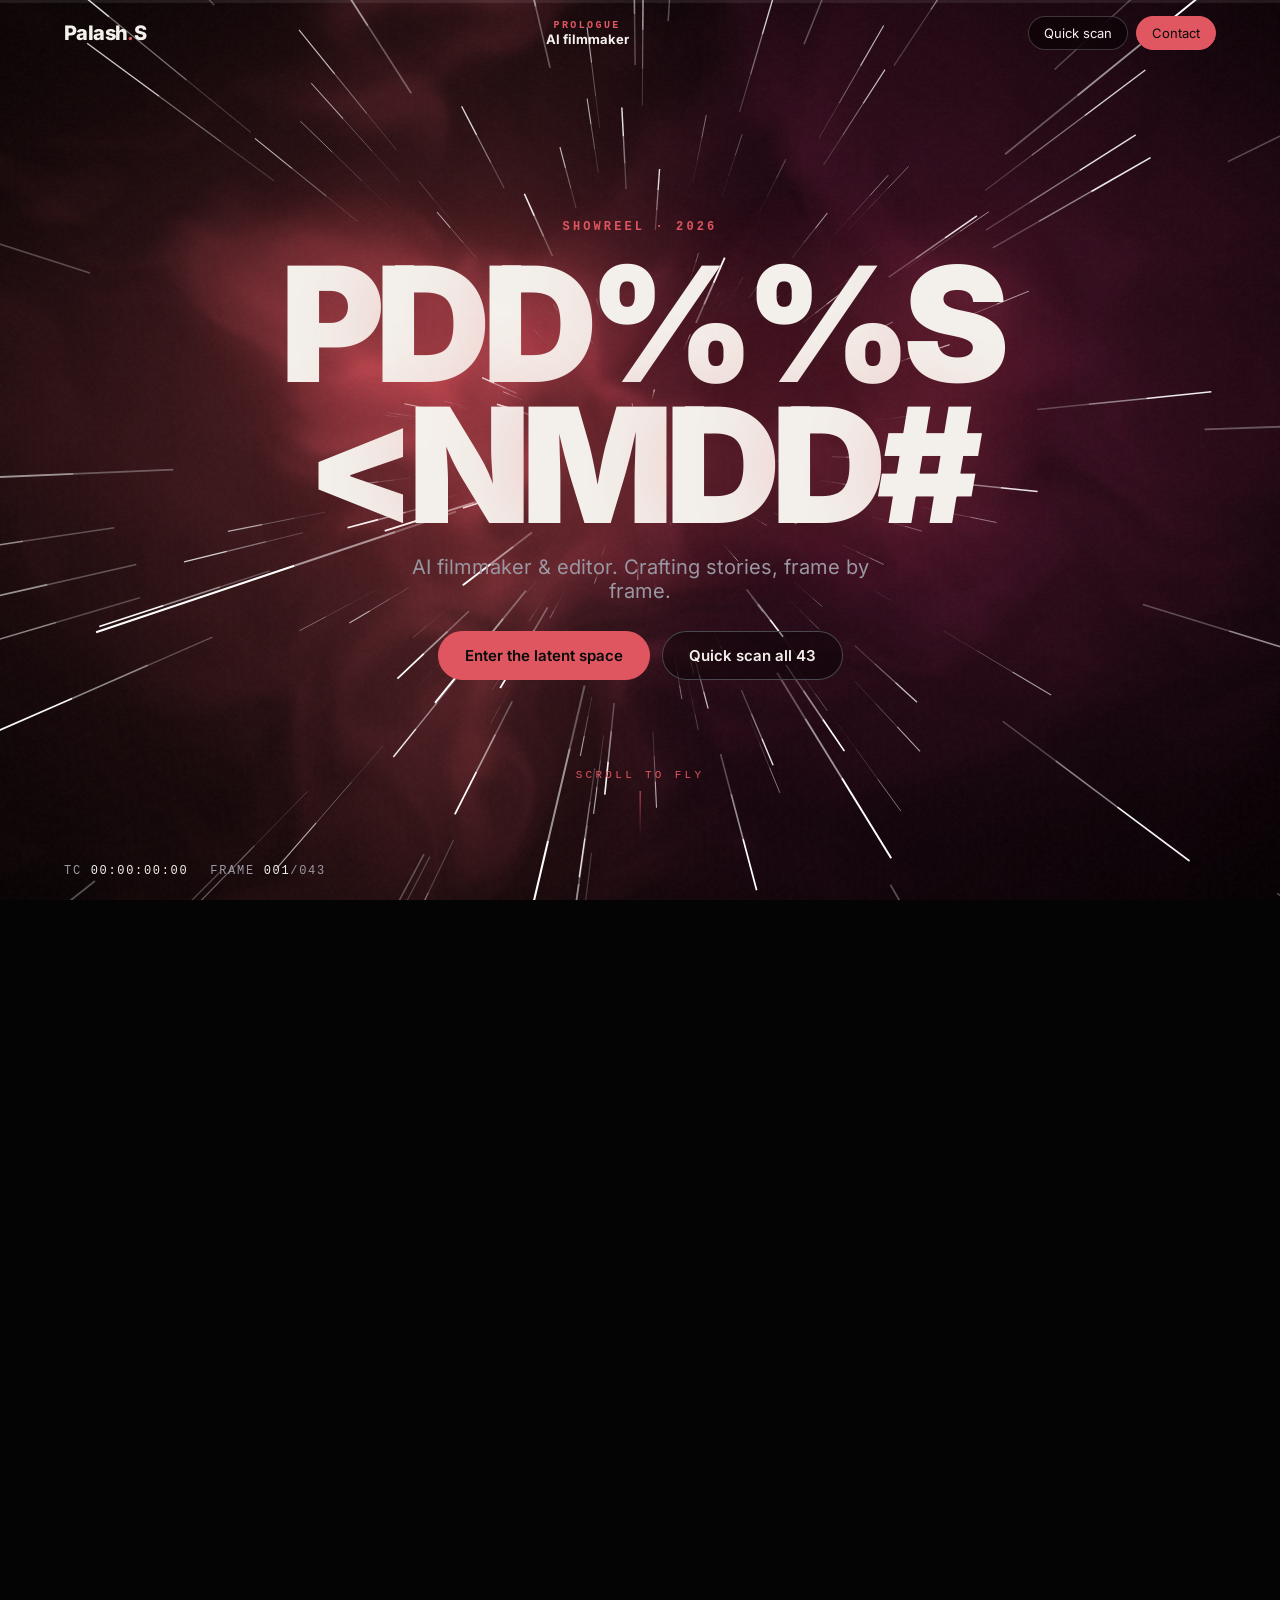
==== commit 22f860e4: "Promote to live: Garvit's tile sequence on commercial wall + quick scan, 4 new works (43 total), no " ====
--- a/index.html
+++ b/index.html
@@ -3,7 +3,7 @@
 <meta charset="utf-8"><meta name="robots" content="index,follow,max-image-preview:large">
 <meta name="viewport" content="width=device-width,initial-scale=1">
 <title>Palash Sharma | AI filmmaker &amp; editor</title>
-<meta name="description" content="Explore films, brand stories and animation by Palash Sharma, AI filmmaker, editor and co-founder of Genframe. View 39 projects and start a conversation.">
+<meta name="description" content="Explore films, brand stories and animation by Palash Sharma, AI filmmaker, editor and co-founder of Genframe. View 43 projects and start a conversation.">
 <meta name="theme-color" content="#050507">
 <link rel="canonical" href="https://thebestfuckingportfolio.site/">
 <meta property="og:type" content="website"><meta property="og:site_name" content="Palash Sharma Portfolio">
@@ -37,7 +37,7 @@
   <div class="hud-r"><button class="ghost sm" id="prog">Quick scan</button><button class="ghost sm solid" id="toContact">Contact</button></div>
 </header>
 <div id="prog-bar" class="off"><i></i></div>
-<div class="tc off" id="tc"><span>TC <b id="tcv">00:00:00:00</b></span><span>FRAME <b id="frv">000</b>/039</span></div>
+<div class="tc off" id="tc"><span>TC <b id="tcv">00:00:00:00</b></span><span>FRAME <b id="frv">000</b>/043</span></div>
 
 <main>
 <section id="flight" class="flight">
@@ -46,17 +46,17 @@
     <p class="kicker" id="hk">Showreel &middot; 2026</p>
     <h1 id="hname" aria-label="Palash Sharma"></h1>
     <p class="hsub">AI filmmaker &amp; editor. Crafting stories, frame by frame.</p>
-    <div class="hcta"><button class="btn solid" id="enter">Enter the latent space</button><button class="btn" id="prog2">Quick scan all 39</button></div>
+    <div class="hcta"><button class="btn solid" id="enter">Enter the latent space</button><button class="btn" id="prog2">Quick scan all 43</button></div>
     <div class="hint"><span>Scroll to fly</span><i></i></div>
   </div>
   <div class="final off" id="final"><p class="kicker">Final cut</p><h2>Your story,<br><em>rendered next.</em></h2><a class="btn solid xl" href="#contact">Start a project</a><button class="ghost" id="down">See credits &darr;</button></div>
 </section>
 
 <section class="after-tunnel" id="quick-scan">
-  <button class="scan-launch" id="prog3"><span class="scan-eyebrow">39 projects / one screen</span><span class="scan-title">Quick scan <span aria-hidden="true">&#8599;</span></span><span class="scan-caption">All films. All thumbnails. Find your frame.</span></button>
+  <button class="scan-launch" id="prog3"><span class="scan-eyebrow">43 projects / one screen</span><span class="scan-title">Quick scan <span aria-hidden="true">&#8599;</span></span><span class="scan-caption">All films. All thumbnails. Find your frame.</span></button>
   <p class="kicker">The full picture</p>
   <h2>Every frame.<br><em>One place.</em></h2>
-  <p>Skip back through all 39 projects, or filter by the kind of story you want to see.</p>
+  <p>Skip back through all 43 projects, or filter by the kind of story you want to see.</p>
 
 </section>
 <section id="about" class="content-section about">
@@ -100,7 +100,7 @@
 </main>
 
 <div id="programme" class="overlay" aria-hidden="true">
-  <div class="ov-head"><div><p class="kicker">Quick scan</p><h2>All 39 projects</h2></div><button class="x" id="closeProg" aria-label="Close">&times;</button></div>
+  <div class="ov-head"><div><p class="kicker">Quick scan</p><h2>All 43 projects</h2></div><button class="x" id="closeProg" aria-label="Close">&times;</button></div>
   <div class="scanbar"><div class="filters" id="filters"></div></div>
   <div class="pgrid sgrid" id="pgrid"></div>
 </div>
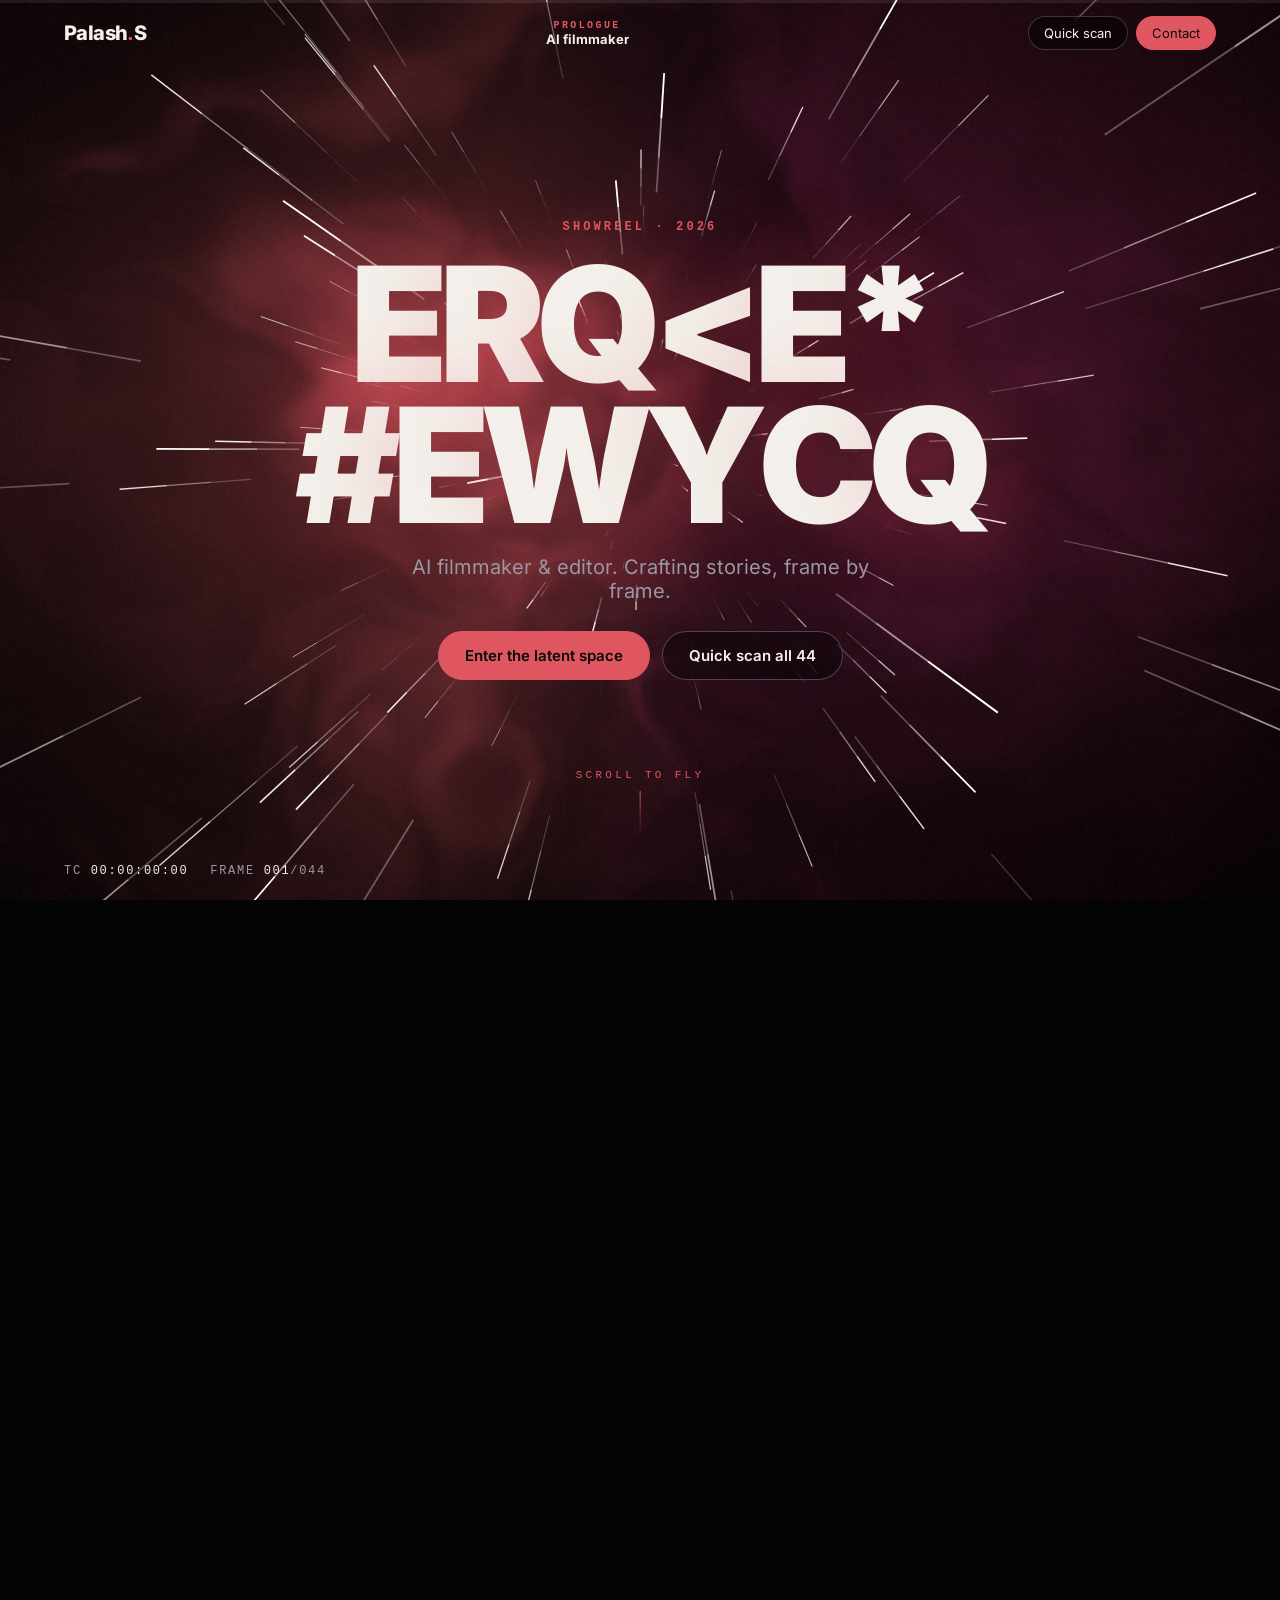
==== commit b6021c9d: "Add #44 Ai Film from Allen (Films); quick scan now 44" ====
--- a/index.html
+++ b/index.html
@@ -3,7 +3,7 @@
 <meta charset="utf-8"><meta name="robots" content="index,follow,max-image-preview:large">
 <meta name="viewport" content="width=device-width,initial-scale=1">
 <title>Palash Sharma | AI filmmaker &amp; editor</title>
-<meta name="description" content="Explore films, brand stories and animation by Palash Sharma, AI filmmaker, editor and co-founder of Genframe. View 43 projects and start a conversation.">
+<meta name="description" content="Explore films, brand stories and animation by Palash Sharma, AI filmmaker, editor and co-founder of Genframe. View 44 projects and start a conversation.">
 <meta name="theme-color" content="#050507">
 <link rel="canonical" href="https://thebestfuckingportfolio.site/">
 <meta property="og:type" content="website"><meta property="og:site_name" content="Palash Sharma Portfolio">
@@ -37,7 +37,7 @@
   <div class="hud-r"><button class="ghost sm" id="prog">Quick scan</button><button class="ghost sm solid" id="toContact">Contact</button></div>
 </header>
 <div id="prog-bar" class="off"><i></i></div>
-<div class="tc off" id="tc"><span>TC <b id="tcv">00:00:00:00</b></span><span>FRAME <b id="frv">000</b>/043</span></div>
+<div class="tc off" id="tc"><span>TC <b id="tcv">00:00:00:00</b></span><span>FRAME <b id="frv">000</b>/044</span></div>
 
 <main>
 <section id="flight" class="flight">
@@ -46,17 +46,17 @@
     <p class="kicker" id="hk">Showreel &middot; 2026</p>
     <h1 id="hname" aria-label="Palash Sharma"></h1>
     <p class="hsub">AI filmmaker &amp; editor. Crafting stories, frame by frame.</p>
-    <div class="hcta"><button class="btn solid" id="enter">Enter the latent space</button><button class="btn" id="prog2">Quick scan all 43</button></div>
+    <div class="hcta"><button class="btn solid" id="enter">Enter the latent space</button><button class="btn" id="prog2">Quick scan all 44</button></div>
     <div class="hint"><span>Scroll to fly</span><i></i></div>
   </div>
   <div class="final off" id="final"><p class="kicker">Final cut</p><h2>Your story,<br><em>rendered next.</em></h2><a class="btn solid xl" href="#contact">Start a project</a><button class="ghost" id="down">See credits &darr;</button></div>
 </section>
 
 <section class="after-tunnel" id="quick-scan">
-  <button class="scan-launch" id="prog3"><span class="scan-eyebrow">43 projects / one screen</span><span class="scan-title">Quick scan <span aria-hidden="true">&#8599;</span></span><span class="scan-caption">All films. All thumbnails. Find your frame.</span></button>
+  <button class="scan-launch" id="prog3"><span class="scan-eyebrow">44 projects / one screen</span><span class="scan-title">Quick scan <span aria-hidden="true">&#8599;</span></span><span class="scan-caption">All films. All thumbnails. Find your frame.</span></button>
   <p class="kicker">The full picture</p>
   <h2>Every frame.<br><em>One place.</em></h2>
-  <p>Skip back through all 43 projects, or filter by the kind of story you want to see.</p>
+  <p>Skip back through all 44 projects, or filter by the kind of story you want to see.</p>
 
 </section>
 <section id="about" class="content-section about">
@@ -100,7 +100,7 @@
 </main>
 
 <div id="programme" class="overlay" aria-hidden="true">
-  <div class="ov-head"><div><p class="kicker">Quick scan</p><h2>All 43 projects</h2></div><button class="x" id="closeProg" aria-label="Close">&times;</button></div>
+  <div class="ov-head"><div><p class="kicker">Quick scan</p><h2>All 44 projects</h2></div><button class="x" id="closeProg" aria-label="Close">&times;</button></div>
   <div class="scanbar"><div class="filters" id="filters"></div></div>
   <div class="pgrid sgrid" id="pgrid"></div>
 </div>
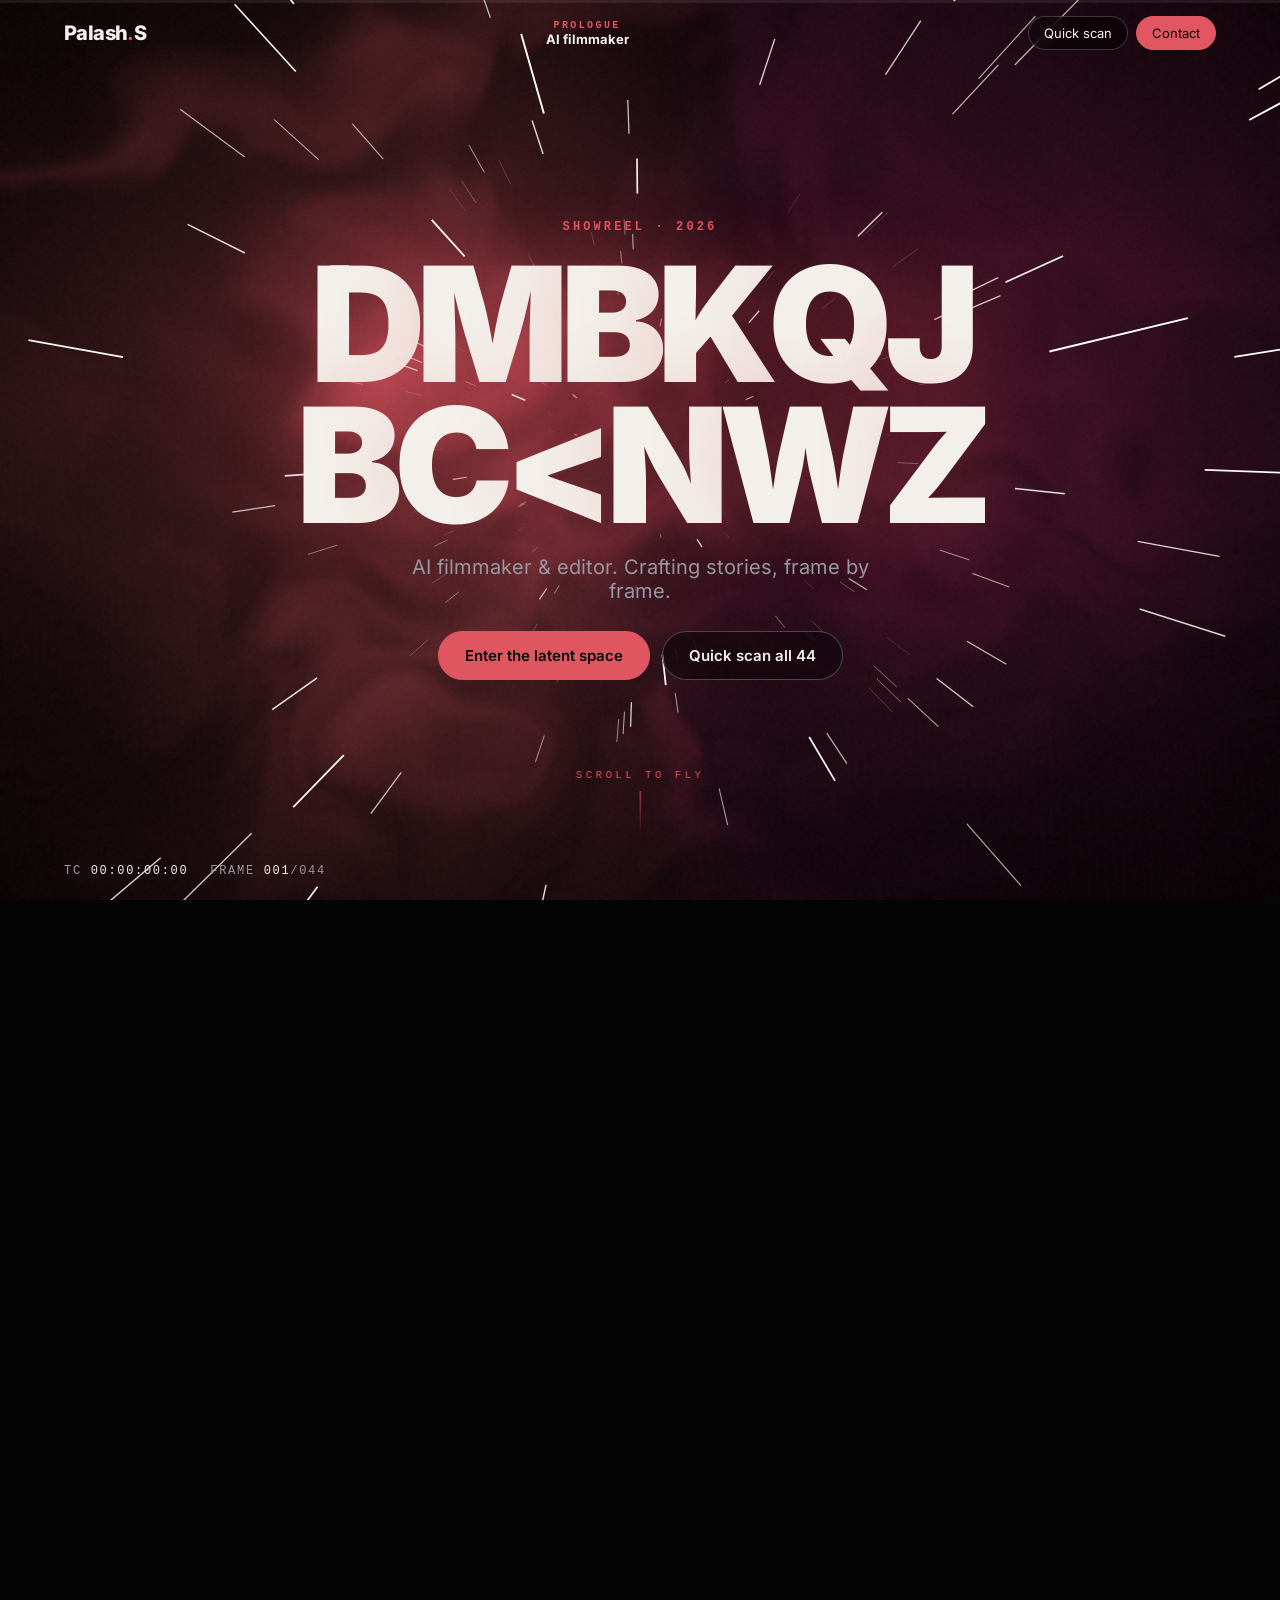
==== commit 2be45758: "Feature Allen commercial first in quick scan and commercial wall" ====
--- a/index.html
+++ b/index.html
@@ -111,5 +111,5 @@
 </div>
 
 <script src="vendor/gsap.min.js"></script><script src="vendor/ScrollTrigger.min.js"></script><script src="vendor/lenis.min.js"></script>
-<script src="data.js"></script><script src="main.js?v=single-act-9"></script>
+<script src="data.js?v=allen-commercial-44"></script><script src="main.js?v=allen-commercial-44"></script>
 </body></html>
